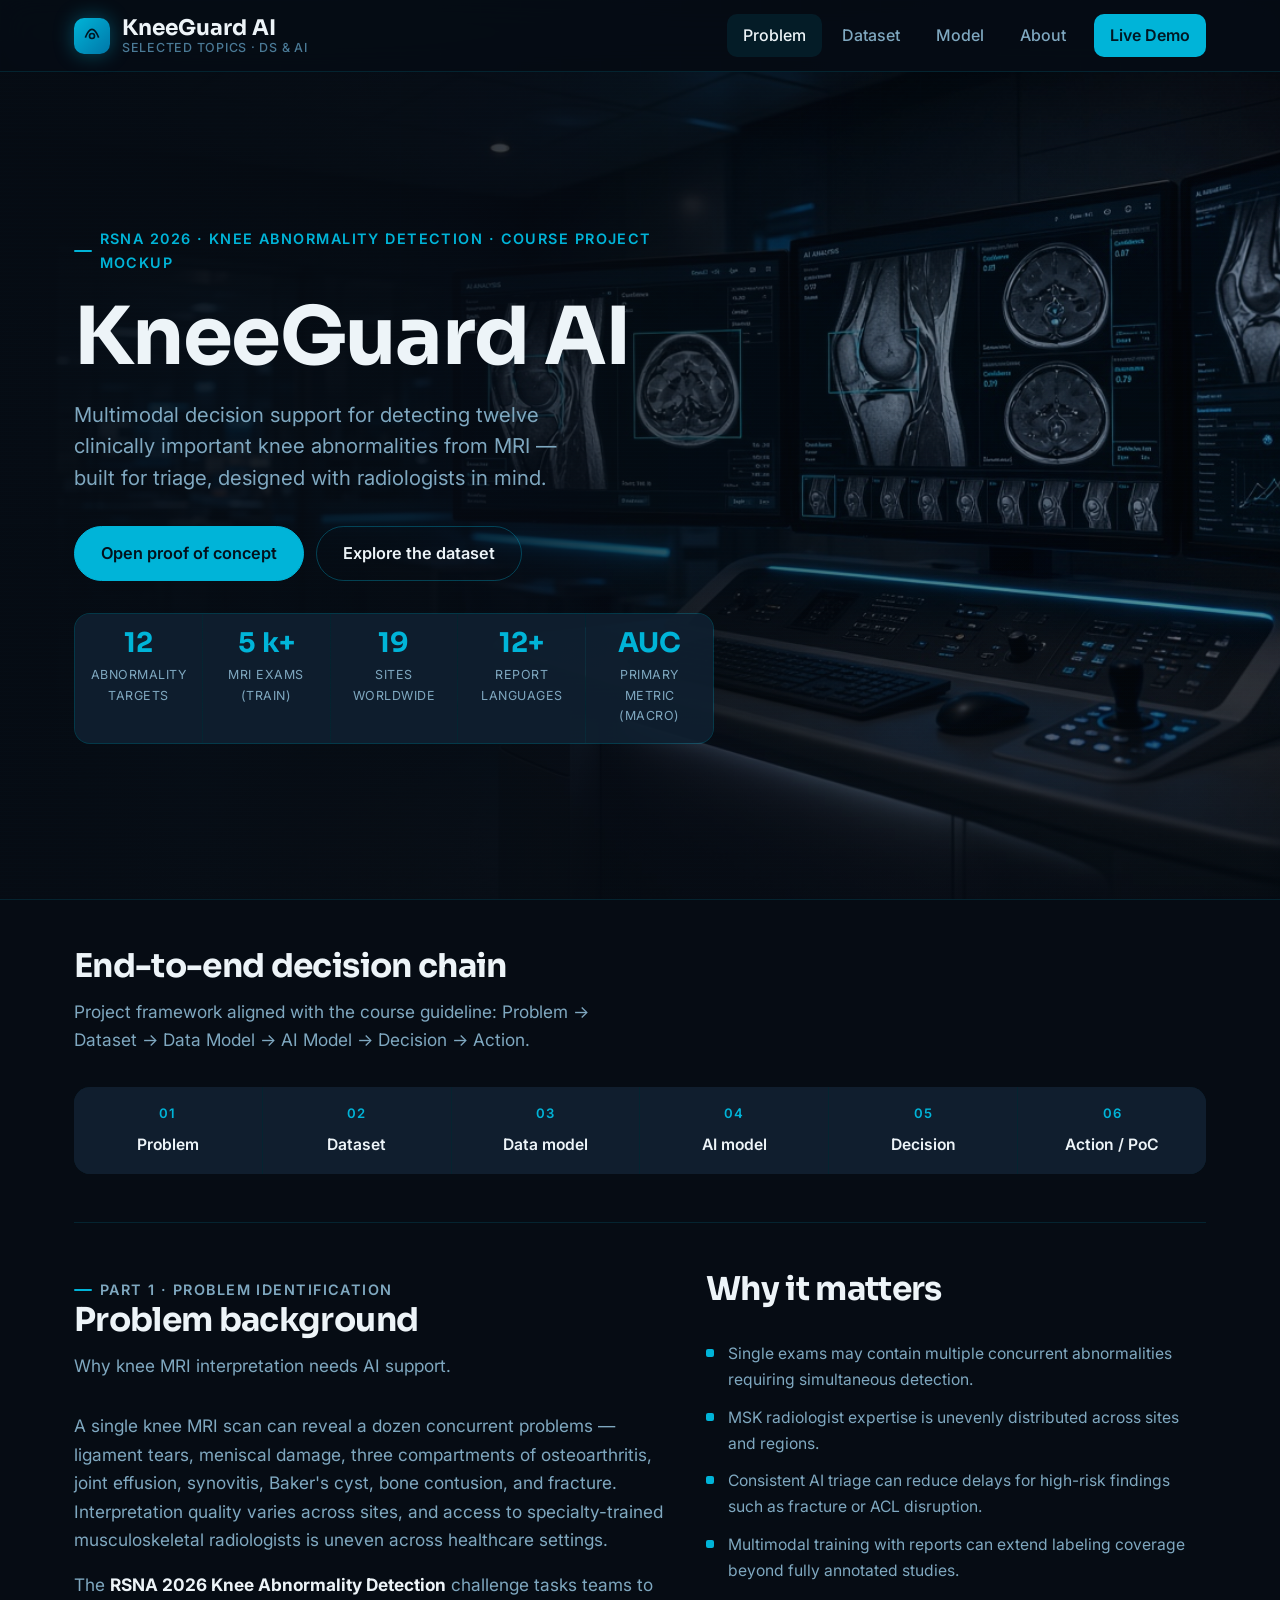
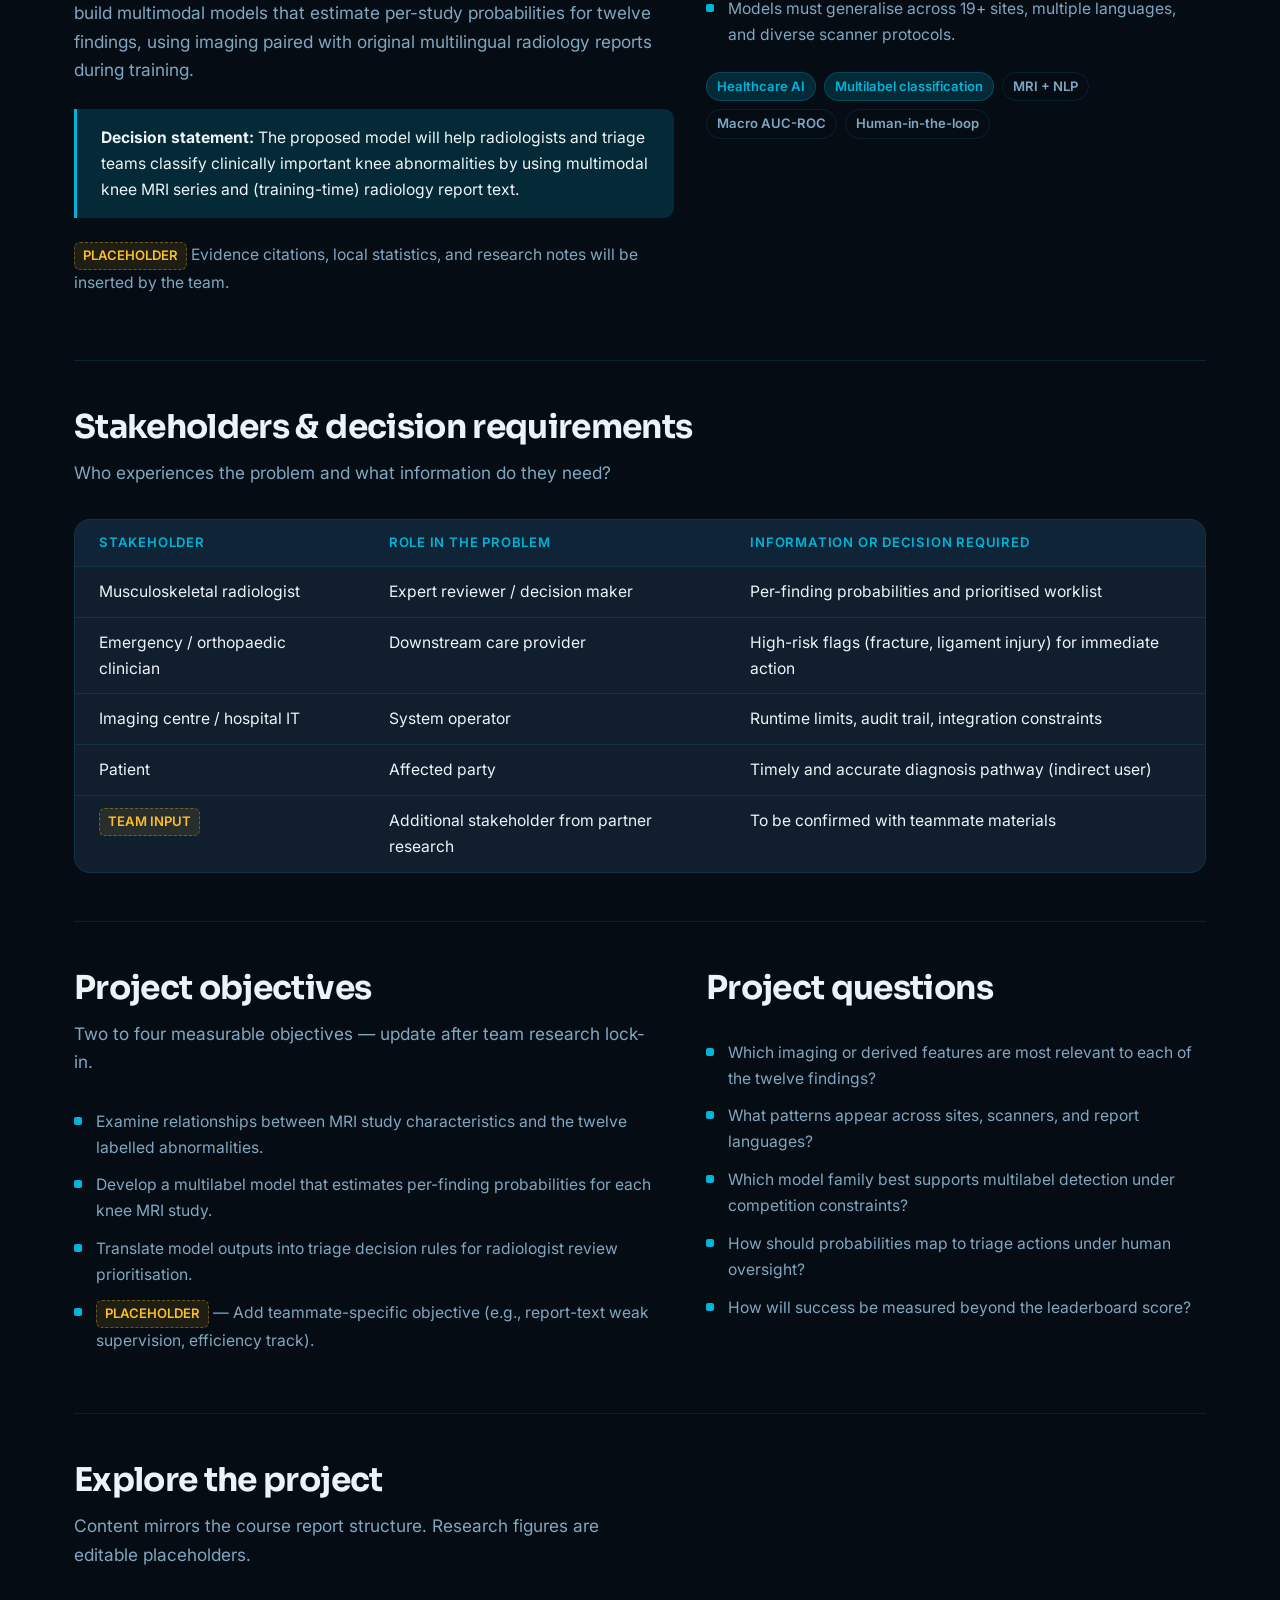
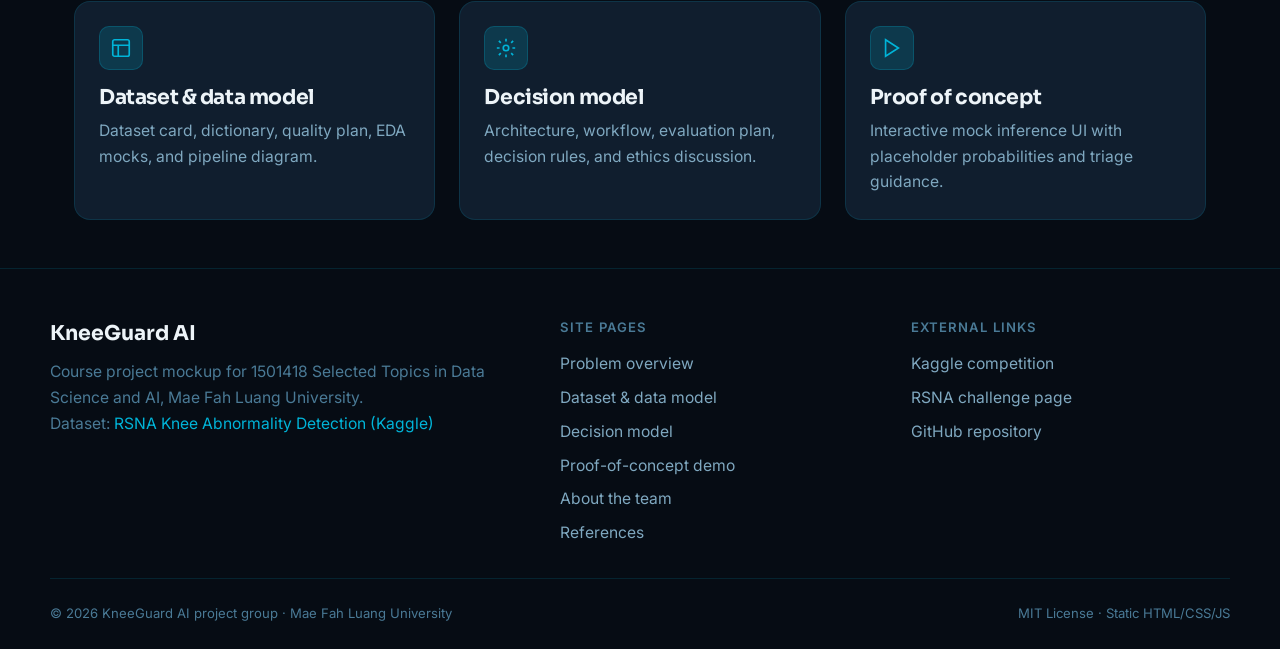
==== docs/index.html @ 55ce4343 "Remove hero image placeholder overlay Keep the MRI console background only and let the photo show th" ====
<!DOCTYPE html>
<html lang="en">
<head>
  <meta charset="UTF-8" />
  <meta name="viewport" content="width=device-width, initial-scale=1" />
  <title>KneeGuard AI — RSNA Knee Abnormality Detection</title>
  <meta name="description" content="Multimodal AI for detecting twelve clinically important knee abnormalities from MRI — course project mockup for 1501418 Selected Topics in Data Science and AI." />
  <meta property="og:title"       content="KneeGuard AI — RSNA Knee Abnormality Detection" />
  <meta property="og:description" content="Multimodal decision support for knee MRI triage. Course project mockup." />
  <meta property="og:type"        content="website" />
  <meta property="og:url"         content="https://pnt-comexe.github.io/kneeguard-ai/" />
  <link rel="icon" type="image/svg+xml" href="assets/favicon.svg" />
  <link rel="stylesheet" href="assets/css/styles.css" />
</head>
<body>
  <header class="site-header">
    <div class="nav-wrap">
      <a class="brand" href="index.html" aria-label="KneeGuard AI home">
        <span class="brand-icon" aria-hidden="true">
          <svg viewBox="0 0 24 24"><path d="M4 14c3-8 6-10 8-10s5 2 8 10"/><circle cx="12" cy="12" r="3"/></svg>
        </span>
        <span class="brand-text">
          KneeGuard AI
          <span class="brand-sub">Selected Topics · DS &amp; AI</span>
        </span>
      </a>
      <button class="nav-toggle" type="button" aria-label="Toggle navigation" aria-expanded="false">
        <span></span><span></span><span></span>
      </button>
      <ul class="nav-links" role="list">
        <li><a href="index.html" class="is-active" aria-current="page">Problem</a></li>
        <li><a href="data.html">Dataset</a></li>
        <li><a href="model.html">Model</a></li>
        <li><a href="about.html">About</a></li>
        <li><a href="demo.html" class="nav-cta">Live Demo</a></li>
      </ul>
    </div>
  </header>

  <main id="main-content">

    <!-- Hero -->
    <section class="hero" aria-labelledby="hero-heading">
      <div class="hero-visual" aria-hidden="true">
        <img
          class="hero-photo"
          src="assets/img/hero-mri-console.png"
          alt=""
          width="1600"
          height="900"
          decoding="async"
          fetchpriority="high"
        />
        <div class="hero-scrim"></div>
      </div>

      <div class="hero-content">
        <div class="hero-copy">
          <p class="eyebrow">RSNA 2026 · Knee Abnormality Detection · Course project mockup</p>
          <h1 id="hero-heading">KneeGuard AI</h1>
          <p class="hero-lead">
            Multimodal decision support for detecting twelve clinically important knee abnormalities from MRI — built for triage, designed with radiologists in mind.
          </p>
          <div class="cta-row">
            <a class="btn btn-primary" href="demo.html">Open proof of concept</a>
            <a class="btn btn-ghost" href="data.html">Explore the dataset</a>
          </div>

          <div class="stat-bar" aria-label="Project key figures">
            <div class="stat-item">
              <div class="stat-num">12</div>
              <div class="stat-label">Abnormality targets</div>
            </div>
            <div class="stat-item">
              <div class="stat-num">5 k+</div>
              <div class="stat-label">MRI exams (train)</div>
            </div>
            <div class="stat-item">
              <div class="stat-num">19</div>
              <div class="stat-label">Sites worldwide</div>
            </div>
            <div class="stat-item">
              <div class="stat-num">12+</div>
              <div class="stat-label">Report languages</div>
            </div>
            <div class="stat-item">
              <div class="stat-num">AUC</div>
              <div class="stat-label">Primary metric (macro)</div>
            </div>
          </div>
        </div>
      </div>
    </section>

    <div class="page-container">

      <!-- Pipeline strip -->
      <section class="section" aria-labelledby="pipeline-heading">
        <div class="section-header">
          <h2 id="pipeline-heading">End-to-end decision chain</h2>
          <p>Project framework aligned with the course guideline: Problem → Dataset → Data Model → AI Model → Decision → Action.</p>
        </div>
        <nav class="pipeline" aria-label="Project pipeline">
          <a class="pipeline-step" href="index.html">
            <span class="step-num">01</span>
            <span class="step-label">Problem</span>
          </a>
          <a class="pipeline-step" href="data.html">
            <span class="step-num">02</span>
            <span class="step-label">Dataset</span>
          </a>
          <a class="pipeline-step" href="data.html#data-model">
            <span class="step-num">03</span>
            <span class="step-label">Data model</span>
          </a>
          <a class="pipeline-step" href="model.html">
            <span class="step-num">04</span>
            <span class="step-label">AI model</span>
          </a>
          <a class="pipeline-step" href="model.html#decision-rules">
            <span class="step-num">05</span>
            <span class="step-label">Decision</span>
          </a>
          <a class="pipeline-step" href="demo.html">
            <span class="step-num">06</span>
            <span class="step-label">Action / PoC</span>
          </a>
        </nav>
      </section>

      <!-- Problem background -->
      <section class="section" aria-labelledby="problem-heading">
        <div class="col-2">
          <div>
            <div class="section-header">
              <p class="eyebrow">Part 1 · Problem identification</p>
              <h2 id="problem-heading">Problem background</h2>
              <p>Why knee MRI interpretation needs AI support.</p>
            </div>
            <p class="muted">
              A single knee MRI scan can reveal a dozen concurrent problems — ligament tears, meniscal damage,
              three compartments of osteoarthritis, joint effusion, synovitis, Baker's cyst, bone contusion, and fracture.
              Interpretation quality varies across sites, and access to specialty-trained musculoskeletal radiologists
              is uneven across healthcare settings.
            </p>
            <p class="muted">
              The <strong style="color:var(--text-primary)">RSNA 2026 Knee Abnormality Detection</strong> challenge
              tasks teams to build multimodal models that estimate per-study probabilities for twelve findings,
              using imaging paired with original multilingual radiology reports during training.
            </p>
            <div class="callout">
              <strong>Decision statement:</strong> The proposed model will help radiologists and triage teams
              classify clinically important knee abnormalities by using multimodal knee MRI series and
              (training-time) radiology report text.
            </div>
            <p class="muted" style="font-size:var(--fs-sm);">
              <span class="placeholder">PLACEHOLDER</span> Evidence citations, local statistics, and research notes will be inserted by the team.
            </p>
          </div>
          <aside>
            <div class="section-header">
              <h2>Why it matters</h2>
            </div>
            <ul class="list-check">
              <li>Single exams may contain multiple concurrent abnormalities requiring simultaneous detection.</li>
              <li>MSK radiologist expertise is unevenly distributed across sites and regions.</li>
              <li>Consistent AI triage can reduce delays for high-risk findings such as fracture or ACL disruption.</li>
              <li>Multimodal training with reports can extend labeling coverage beyond fully annotated studies.</li>
              <li>Models must generalise across 19+ sites, multiple languages, and diverse scanner protocols.</li>
            </ul>
            <div style="margin-top:var(--s5); display:flex; flex-wrap:wrap; gap:var(--s2);">
              <span class="badge badge-brand">Healthcare AI</span>
              <span class="badge badge-brand">Multilabel classification</span>
              <span class="badge">MRI + NLP</span>
              <span class="badge">Macro AUC-ROC</span>
              <span class="badge">Human-in-the-loop</span>
            </div>
          </aside>
        </div>
      </section>

      <!-- Stakeholders -->
      <section class="section" aria-labelledby="stakeholders-heading">
        <div class="section-header">
          <h2 id="stakeholders-heading">Stakeholders &amp; decision requirements</h2>
          <p>Who experiences the problem and what information do they need?</p>
        </div>
        <div class="table-wrap">
          <table>
            <thead>
              <tr>
                <th scope="col">Stakeholder</th>
                <th scope="col">Role in the problem</th>
                <th scope="col">Information or decision required</th>
              </tr>
            </thead>
            <tbody>
              <tr>
                <td>Musculoskeletal radiologist</td>
                <td>Expert reviewer / decision maker</td>
                <td>Per-finding probabilities and prioritised worklist</td>
              </tr>
              <tr>
                <td>Emergency / orthopaedic clinician</td>
                <td>Downstream care provider</td>
                <td>High-risk flags (fracture, ligament injury) for immediate action</td>
              </tr>
              <tr>
                <td>Imaging centre / hospital IT</td>
                <td>System operator</td>
                <td>Runtime limits, audit trail, integration constraints</td>
              </tr>
              <tr>
                <td>Patient</td>
                <td>Affected party</td>
                <td>Timely and accurate diagnosis pathway (indirect user)</td>
              </tr>
              <tr>
                <td><span class="placeholder">TEAM INPUT</span></td>
                <td>Additional stakeholder from partner research</td>
                <td>To be confirmed with teammate materials</td>
              </tr>
            </tbody>
          </table>
        </div>
      </section>

      <!-- Objectives & questions -->
      <section class="section" aria-labelledby="objectives-heading">
        <div class="col-2">
          <div>
            <div class="section-header">
              <h2 id="objectives-heading">Project objectives</h2>
              <p>Two to four measurable objectives — update after team research lock-in.</p>
            </div>
            <ul class="list-check">
              <li>Examine relationships between MRI study characteristics and the twelve labelled abnormalities.</li>
              <li>Develop a multilabel model that estimates per-finding probabilities for each knee MRI study.</li>
              <li>Translate model outputs into triage decision rules for radiologist review prioritisation.</li>
              <li><span class="placeholder">PLACEHOLDER</span> — Add teammate-specific objective (e.g., report-text weak supervision, efficiency track).</li>
            </ul>
          </div>
          <div>
            <div class="section-header">
              <h2>Project questions</h2>
            </div>
            <ul class="list-check">
              <li>Which imaging or derived features are most relevant to each of the twelve findings?</li>
              <li>What patterns appear across sites, scanners, and report languages?</li>
              <li>Which model family best supports multilabel detection under competition constraints?</li>
              <li>How should probabilities map to triage actions under human oversight?</li>
              <li>How will success be measured beyond the leaderboard score?</li>
            </ul>
          </div>
        </div>
      </section>

      <!-- Site map -->
      <section class="section" style="border-bottom:none;" aria-labelledby="sitemap-heading">
        <div class="section-header">
          <h2 id="sitemap-heading">Explore the project</h2>
          <p>Content mirrors the course report structure. Research figures are editable placeholders.</p>
        </div>
        <div class="col-3">
          <a class="card card-link" href="data.html">
            <div class="card-icon" aria-hidden="true">
              <svg viewBox="0 0 24 24"><rect x="3" y="3" width="18" height="18" rx="2"/><path d="M3 9h18M9 21V9"/></svg>
            </div>
            <h3>Dataset &amp; data model</h3>
            <p>Dataset card, dictionary, quality plan, EDA mocks, and pipeline diagram.</p>
          </a>
          <a class="card card-link" href="model.html">
            <div class="card-icon" aria-hidden="true">
              <svg viewBox="0 0 24 24"><circle cx="12" cy="12" r="3"/><path d="M12 2v3M12 19v3M4.22 4.22l2.12 2.12M17.66 17.66l2.12 2.12M2 12h3M19 12h3M4.22 19.78l2.12-2.12M17.66 6.34l2.12-2.12"/></svg>
            </div>
            <h3>Decision model</h3>
            <p>Architecture, workflow, evaluation plan, decision rules, and ethics discussion.</p>
          </a>
          <a class="card card-link" href="demo.html">
            <div class="card-icon" aria-hidden="true">
              <svg viewBox="0 0 24 24"><path d="M5 3l14 9-14 9V3z"/></svg>
            </div>
            <h3>Proof of concept</h3>
            <p>Interactive mock inference UI with placeholder probabilities and triage guidance.</p>
          </a>
        </div>
      </section>

    </div>
  </main>

  <footer class="site-footer">
    <div class="footer-inner">
      <div>
        <p class="footer-brand">KneeGuard AI</p>
        <p>
          Course project mockup for 1501418 Selected Topics in Data Science and AI,
          Mae Fah Luang University.<br />
          Dataset: <a href="https://www.kaggle.com/competitions/rsna-knee-abnormality-detection/overview" target="_blank" rel="noopener">RSNA Knee Abnormality Detection (Kaggle)</a>
        </p>
      </div>
      <div>
        <p class="footer-nav-label">Site pages</p>
        <ul class="footer-links" role="list">
          <li><a href="index.html">Problem overview</a></li>
          <li><a href="data.html">Dataset &amp; data model</a></li>
          <li><a href="model.html">Decision model</a></li>
          <li><a href="demo.html">Proof-of-concept demo</a></li>
          <li><a href="about.html">About the team</a></li>
          <li><a href="references.html">References</a></li>
        </ul>
      </div>
      <div>
        <p class="footer-nav-label">External links</p>
        <ul class="footer-links" role="list">
          <li><a href="https://www.kaggle.com/competitions/rsna-knee-abnormality-detection/overview" target="_blank" rel="noopener">Kaggle competition</a></li>
          <li><a href="https://www.rsna.org/artificial-intelligence/ai-image-challenge/knee-mri-ai-challenge" target="_blank" rel="noopener">RSNA challenge page</a></li>
          <li><a href="https://github.com/Pnt-CoMExE/kneeguard-ai" target="_blank" rel="noopener">GitHub repository</a></li>
        </ul>
      </div>
    </div>
    <div class="footer-bottom">
      <span>© 2026 KneeGuard AI project group · Mae Fah Luang University</span>
      <span>MIT License · Static HTML/CSS/JS</span>
    </div>
  </footer>

  <script src="assets/js/main.js"></script>
</body>
</html>
---- docs/assets/css/styles.css ----
/* KneeGuard AI — Modern Clinical Lab  */
/* Tone: hospital AI lab, clean, trustworthy, precise */

@import url("https://fonts.googleapis.com/css2?family=Inter:wght@400;500;600;700&family=JetBrains+Mono:wght@400;500&family=Sora:wght@600;700;800&display=swap");

/* ─── Design tokens ──────────────────────────────── */
:root {
  /* Background layers */
  --bg-base:    #060c14;
  --bg-surface: #0c1624;
  --bg-card:    #101e2e;
  --bg-raised:  #152233;

  /* Brand / accent */
  --brand:      #00b4d8;
  --brand-dark: #0096b7;
  --brand-glow: rgba(0, 180, 216, .18);
  --brand-line: rgba(0, 180, 216, .22);

  /* Positive / warning / danger */
  --ok:   #34d399;
  --warn: #fbbf24;
  --err:  #f87171;

  /* Typography */
  --text-primary:   #edf4f8;
  --text-secondary: #7fa8c0;
  --text-tertiary:  #4a7a96;

  /* Borders */
  --border:       rgba(0, 180, 216, .14);
  --border-hover: rgba(0, 180, 216, .32);

  /* Radii */
  --r-sm: 6px;
  --r-md: 10px;
  --r-lg: 16px;

  /* Spacing scale (8-pt grid) */
  --s1: 4px; --s2: 8px; --s3: 12px; --s4: 16px;
  --s5: 24px; --s6: 32px; --s7: 48px; --s8: 64px;

  /* Type scale */
  --fs-xs:  0.82rem;
  --fs-sm:  0.98rem;
  --fs-md:  1.08rem;
  --fs-lg:  1.28rem;
  --fs-xl:  1.55rem;
  --fs-2xl: 2.05rem;
  --fs-3xl: 2.85rem;
  --fs-hero:clamp(3.1rem, 7vw, 5rem);

  /* Layout */
  --max-w: 1180px;
  --nav-h: 72px;

  /* Shadows */
  --shadow-card: 0 4px 24px rgba(0,0,0,.35), 0 1px 4px rgba(0,0,0,.25);
  --shadow-glow: 0 0 40px rgba(0,180,216,.12);

  /* Fonts */
  --font-ui:   "Inter", system-ui, sans-serif;
  --font-head: "Sora", "Inter", sans-serif;
  --font-mono: "JetBrains Mono", monospace;
}

/* ─── Reset ──────────────────────────────────────── */
*, *::before, *::after { box-sizing: border-box; }
html { scroll-behavior: smooth; -webkit-text-size-adjust: 100%; }
body {
  margin: 0;
  font-family: var(--font-ui);
  font-size: var(--fs-md);
  line-height: 1.65;
  color: var(--text-primary);
  background-color: var(--bg-base);
  background-image:
    radial-gradient(ellipse 1000px 500px at 20% -5%, rgba(0,180,216,.10) 0%, transparent 60%),
    radial-gradient(ellipse 700px 400px at 85% 5%,  rgba(0,96,183,.09)  0%, transparent 55%);
  min-height: 100vh;
}

/* Subtle grid overlay */
body::before {
  content: "";
  position: fixed; inset: 0; pointer-events: none; z-index: 0;
  background-image:
    linear-gradient(rgba(0,180,216,.025) 1px, transparent 1px),
    linear-gradient(90deg, rgba(0,180,216,.025) 1px, transparent 1px);
  background-size: 40px 40px;
  mask-image: linear-gradient(to bottom, black 0%, transparent 80%);
}

a { color: var(--brand); text-decoration: none; }
a:hover { text-decoration: underline; }
img, svg { display: block; max-width: 100%; }
p { margin: 0 0 var(--s4); }
h1,h2,h3,h4 { font-family: var(--font-head); line-height: 1.15; margin: 0 0 var(--s3); letter-spacing: -.02em; }

/* Focus ring — accessibility */
:focus-visible {
  outline: 2px solid var(--brand);
  outline-offset: 3px;
  border-radius: var(--r-sm);
}

/* ─── Utility ────────────────────────────────────── */
.sr-only {
  position: absolute; width: 1px; height: 1px;
  padding: 0; margin: -1px; overflow: hidden;
  clip: rect(0,0,0,0); border: 0;
}
.muted { color: var(--text-secondary); }
.mono  { font-family: var(--font-mono); font-size: var(--fs-sm); }
.center { text-align: center; }

.eyebrow {
  display: inline-flex; align-items: center; gap: var(--s2);
  font-size: 0.9rem; font-weight: 600;
  letter-spacing: .1em; text-transform: uppercase;
  color: var(--brand); margin-bottom: var(--s4);
}
.eyebrow::before {
  content: ""; display: inline-block;
  width: 18px; height: 2px; background: var(--brand);
  border-radius: 2px;
}

.section-label {
  font-size: var(--fs-xs); font-weight: 600;
  letter-spacing: .1em; text-transform: uppercase;
  color: var(--text-tertiary); margin-bottom: var(--s3);
}

/* ─── Badge / tag ────────────────────────────────── */
.badge {
  display: inline-flex; align-items: center; gap: var(--s1);
  padding: 3px 10px;
  font-size: var(--fs-xs); font-weight: 600;
  border-radius: 999px;
  border: 1px solid var(--border);
  color: var(--text-secondary);
}
.badge-brand { border-color: var(--brand-line); color: var(--brand); background: var(--brand-glow); }
.badge-ok    { border-color: rgba(52,211,153,.3); color: var(--ok); background: rgba(52,211,153,.08); }
.badge-warn  { border-color: rgba(251,191,36,.3); color: var(--warn); background: rgba(251,191,36,.08); }

.placeholder {
  display: inline-flex; align-items: center; gap: 4px;
  padding: 2px 8px; border-radius: var(--r-sm);
  font-size: var(--fs-xs); font-weight: 600;
  background: rgba(251,191,36,.10);
  border: 1px dashed rgba(251,191,36,.35);
  color: var(--warn);
}

/* ─── Buttons ────────────────────────────────────── */
.btn {
  display: inline-flex; align-items: center; justify-content: center; gap: var(--s2);
  padding: 13px 26px;
  font-family: var(--font-ui); font-size: 1.02rem; font-weight: 600;
  border-radius: 999px; border: 1px solid transparent;
  cursor: pointer; text-decoration: none;
  transition: transform .15s ease, filter .15s ease, background .2s ease, border-color .2s ease;
  white-space: nowrap;
}
.btn:hover { text-decoration: none; transform: translateY(-1px); }
.btn:active { transform: translateY(0); }

.btn-primary {
  background: var(--brand); color: #03111c; border-color: var(--brand);
}
.btn-primary:hover { filter: brightness(1.08); }

.btn-ghost {
  background: transparent; color: var(--text-primary);
  border-color: var(--border-hover);
}
.btn-ghost:hover { background: rgba(255,255,255,.04); }

.btn-sm { padding: 6px 16px; font-size: var(--fs-xs); }

/* ─── Navigation ─────────────────────────────────── */
.site-header {
  position: sticky; top: 0; z-index: 200;
  height: var(--nav-h);
  background: rgba(6,12,20,.88);
  backdrop-filter: blur(16px) saturate(1.5);
  border-bottom: 1px solid var(--border);
}

.nav-wrap {
  max-width: var(--max-w); margin: 0 auto; height: 100%;
  padding: 0 var(--s5);
  display: flex; align-items: center; justify-content: space-between; gap: var(--s5);
  position: relative;
}

.brand {
  display: flex; align-items: center; gap: var(--s3);
  color: var(--text-primary); text-decoration: none;
  font-family: var(--font-head); font-weight: 700; font-size: 1.35rem;
  flex-shrink: 0;
}
.brand:hover { text-decoration: none; }

.brand-icon {
  width: 36px; height: 36px; border-radius: var(--r-md);
  background: linear-gradient(135deg, var(--brand), #0077a8);
  display: grid; place-items: center;
  box-shadow: 0 0 20px rgba(0,180,216,.4);
  flex-shrink: 0;
}
.brand-icon svg { width: 20px; height: 20px; stroke: #001824; stroke-width: 2; fill: none; }

.brand-text { display: flex; flex-direction: column; line-height: 1.2; }
.brand-sub { font-family: var(--font-ui); font-size: 0.78rem; font-weight: 500; color: var(--text-tertiary); letter-spacing: .06em; text-transform: uppercase; }

.nav-links { display: flex; align-items: center; gap: var(--s1); list-style: none; margin: 0; padding: 0; }
.nav-links a {
  display: block; padding: 8px 16px;
  font-size: 1rem; font-weight: 500; color: var(--text-secondary);
  border-radius: var(--r-md);
  transition: color .18s, background .18s;
}
.nav-links a:hover, .nav-links a.is-active { color: var(--text-primary); background: rgba(0,180,216,.10); text-decoration: none; }
.nav-links a.nav-cta { background: var(--brand); color: #001824 !important; font-weight: 600; margin-left: var(--s2); }
.nav-links a.nav-cta:hover { filter: brightness(1.08); background: var(--brand); }

.nav-toggle {
  display: none; padding: 6px; border: 1px solid var(--border-hover);
  border-radius: var(--r-md); background: transparent; color: var(--text-primary);
  cursor: pointer; width: 40px; height: 40px;
  flex-direction: column; align-items: center; justify-content: center; gap: 5px;
}
.nav-toggle span { display: block; width: 18px; height: 2px; background: currentColor; border-radius: 2px; transition: transform .2s, opacity .2s; }

/* ─── Page layout ────────────────────────────────── */
main { position: relative; z-index: 1; }

.page-container { max-width: var(--max-w); margin: 0 auto; padding: 0 var(--s5); }

.page-header {
  padding: var(--s7) 0 var(--s6);
  border-bottom: 1px solid var(--border);
  margin-bottom: var(--s7);
}
.page-header h1 { font-size: var(--fs-3xl); }
.page-header .lead { font-size: var(--fs-lg); color: var(--text-secondary); max-width: 48ch; margin: 0; }

/* ─── Hero ───────────────────────────────────────── */
.hero {
  position: relative; overflow: hidden;
  min-height: calc(100vh - var(--nav-h));
  display: flex; align-items: center;
  border-bottom: 1px solid var(--border);
}

.hero-visual {
  position: absolute; inset: 0;
  pointer-events: none;
  z-index: 0;
}

.hero-photo {
  position: absolute; inset: 0;
  width: 100%;
  height: 100%;
  max-width: none;
  object-fit: cover;
  object-position: 58% center;
  opacity: .78;
}

.hero-scrim {
  position: absolute; inset: 0;
  background:
    linear-gradient(90deg,
      rgba(6,12,20,.94) 0%,
      rgba(6,12,20,.78) 36%,
      rgba(6,12,20,.35) 68%,
      rgba(6,12,20,.18) 100%),
    linear-gradient(to top, rgba(6,12,20,.55) 0%, transparent 42%);
}

.hero-scrim::after {
  content: "";
  position: absolute; inset: 0;
  background: repeating-linear-gradient(
    0deg,
    transparent,
    transparent 3px,
    rgba(0,180,216,.014) 3px,
    rgba(0,180,216,.014) 4px
  );
  opacity: .45;
}

.hero-content {
  position: relative; z-index: 2;
  width: 100%; max-width: var(--max-w);
  margin: 0 auto;
  padding: var(--s7) var(--s5);
  animation: rise-in .7s ease both;
}

.hero-copy {
  min-width: 0;
  max-width: 40rem;
}

.hero h1 {
  font-size: var(--fs-hero);
  max-width: 12ch;
  margin-bottom: var(--s4);
}

.hero-lead {
  max-width: 38ch;
  color: var(--text-secondary);
  font-size: var(--fs-lg);
  line-height: 1.55;
  margin-bottom: var(--s6);
}

.cta-row { display: flex; flex-wrap: wrap; gap: var(--s3); }

@media (max-width: 900px) {
  .hero {
    min-height: auto;
    align-items: stretch;
  }
  .hero-content {
    padding-top: var(--s6);
    padding-bottom: var(--s6);
  }
  .hero-photo {
    object-position: center 30%;
    opacity: .42;
  }
  .hero-scrim {
    background:
      linear-gradient(180deg,
        rgba(6,12,20,.55) 0%,
        rgba(6,12,20,.82) 45%,
        rgba(6,12,20,.96) 100%);
  }
}

/* ─── Stat bar ───────────────────────────────────── */
.stat-bar {
  display: flex; flex-wrap: wrap; gap: 1px;
  border: 1px solid var(--border); border-radius: var(--r-lg);
  background: var(--border); overflow: hidden;
  margin-top: var(--s6);
}
.stat-item {
  flex: 1; min-width: 110px;
  padding: var(--s4) var(--s3);
  background: rgba(16,30,46,.92);
  text-align: center;
}
.stat-num { font-family: var(--font-head); font-size: 1.7rem; font-weight: 700; color: var(--brand); line-height: 1; margin-bottom: var(--s2); }
.stat-label { font-size: 0.78rem; color: var(--text-secondary); letter-spacing: .04em; text-transform: uppercase; }

/* ─── Pipeline strip ─────────────────────────────── */
.pipeline { display: grid; grid-template-columns: repeat(6, 1fr); gap: 1px; background: var(--border); border-radius: var(--r-lg); overflow: hidden; }
.pipeline-step {
  background: var(--bg-card); padding: var(--s4) var(--s3);
  text-align: center; font-size: 0.9rem; font-weight: 600;
}
.pipeline-step .step-num { display: block; font-size: var(--fs-xs); color: var(--brand); letter-spacing: .08em; margin-bottom: var(--s2); }
.pipeline-step .step-label { color: var(--text-primary); font-size: var(--fs-sm); }

/* ─── Sections ───────────────────────────────────── */
.section { padding: var(--s7) 0; border-bottom: 1px solid var(--border); }
.section:last-of-type { border-bottom: none; }

.section-header { margin-bottom: var(--s6); }
.section-header h2 { font-size: var(--fs-2xl); }
.section-header p  { color: var(--text-secondary); max-width: 52ch; margin: 0; }

/* ─── Grid layouts ───────────────────────────────── */
.col-2 { display: grid; grid-template-columns: 1.2fr 1fr; gap: var(--s6); align-items: start; }
.col-3 { display: grid; grid-template-columns: repeat(3, 1fr); gap: var(--s5); }
.col-4 { display: grid; grid-template-columns: repeat(4, 1fr); gap: var(--s5); }

/* ─── Card ───────────────────────────────────────── */
.card {
  border: 1px solid var(--border); border-radius: var(--r-lg);
  background: var(--bg-card);
  padding: var(--s5);
  transition: border-color .2s, box-shadow .2s;
}
.card:hover { border-color: var(--border-hover); box-shadow: var(--shadow-glow); }
.card h3 { font-size: var(--fs-lg); margin-bottom: var(--s2); }
.card > p { color: var(--text-secondary); margin: 0; font-size: var(--fs-sm); }

.card-link { display: block; text-decoration: none; color: inherit; }
.card-link:hover { text-decoration: none; }
.card-icon {
  width: 44px; height: 44px; border-radius: var(--r-md);
  background: var(--brand-glow); border: 1px solid var(--brand-line);
  display: grid; place-items: center; margin-bottom: var(--s4);
}
.card-icon svg { width: 22px; height: 22px; stroke: var(--brand); stroke-width: 1.8; fill: none; }

/* ─── Callout ────────────────────────────────────── */
.callout {
  padding: var(--s4) var(--s5);
  border-left: 3px solid var(--brand);
  border-radius: 0 var(--r-md) var(--r-md) 0;
  background: var(--brand-glow);
  font-size: var(--fs-sm);
  margin: var(--s5) 0;
}
.callout strong { color: var(--text-primary); }

/* ─── Table ──────────────────────────────────────── */
.table-wrap {
  overflow-x: auto; border: 1px solid var(--border);
  border-radius: var(--r-lg); background: var(--bg-card);
}
table { width: 100%; border-collapse: collapse; min-width: 520px; }
th, td { padding: 12px var(--s5); text-align: left; vertical-align: top; border-bottom: 1px solid var(--border); font-size: var(--fs-sm); }
th { font-size: var(--fs-xs); font-weight: 600; letter-spacing: .06em; text-transform: uppercase; color: var(--brand); background: rgba(0,180,216,.05); }
tr:last-child td { border-bottom: none; }
tbody tr:hover { background: rgba(255,255,255,.02); }

/* ─── Check list ─────────────────────────────────── */
.list-check { list-style: none; margin: 0; padding: 0; }
.list-check li {
  position: relative; padding-left: 22px;
  margin-bottom: var(--s3); color: var(--text-secondary); font-size: var(--fs-sm);
}
.list-check li::before {
  content: ""; position: absolute; left: 0; top: 8px;
  width: 8px; height: 8px; border-radius: 2px;
  background: var(--brand);
}

/* ─── Workflow steps ─────────────────────────────── */
.workflow { display: flex; flex-direction: column; gap: var(--s3); }
.workflow-step {
  display: grid; grid-template-columns: 44px 1fr; gap: var(--s4);
  align-items: start;
  padding: var(--s4) var(--s5); border: 1px solid var(--border);
  border-radius: var(--r-md); background: var(--bg-card);
  transition: border-color .2s;
}
.workflow-step:hover { border-color: var(--border-hover); }
.step-badge {
  width: 36px; height: 36px; border-radius: var(--r-md);
  background: var(--brand-glow); border: 1px solid var(--brand-line);
  display: grid; place-items: center;
  font-family: var(--font-head); font-weight: 700; font-size: var(--fs-sm); color: var(--brand);
}
.workflow-step h3 { font-size: var(--fs-md); margin-bottom: var(--s1); }
.workflow-step p  { margin: 0; color: var(--text-secondary); font-size: var(--fs-sm); }

/* ─── Data pipeline diagram ──────────────────────── */
.pipeline-diagram {
  border: 1px solid var(--border); border-radius: var(--r-lg);
  background: var(--bg-card); padding: var(--s5); overflow-x: auto;
}
.pipeline-row { display: flex; align-items: center; gap: var(--s2); min-width: 680px; }
.pipeline-row + .pipeline-row { margin-top: var(--s3); padding-top: var(--s3); border-top: 1px dashed var(--border); }
.pipe-node {
  flex: 1; min-width: 100px;
  padding: 10px var(--s3); text-align: center;
  border: 1px solid var(--border); border-radius: var(--r-md);
  background: var(--bg-raised); font-size: var(--fs-xs); font-weight: 600;
}
.pipe-node small { display: block; color: var(--text-tertiary); font-weight: 400; margin-top: 2px; }
.pipe-arrow { color: var(--brand); font-size: var(--fs-lg); flex-shrink: 0; }

/* ─── EDA / mock charts ──────────────────────────── */
.chart-wrap { display: flex; flex-direction: column; gap: 0; }
.bar-chart-row { display: flex; align-items: center; gap: var(--s3); padding: 5px 0; font-size: var(--fs-xs); }
.bar-chart-label { flex: 0 0 110px; color: var(--text-secondary); text-align: right; white-space: nowrap; overflow: hidden; text-overflow: ellipsis; }
.bar-chart-track { flex: 1; height: 10px; border-radius: 999px; background: rgba(255,255,255,.06); overflow: hidden; }
.bar-chart-fill  { height: 100%; border-radius: 999px; background: linear-gradient(90deg, var(--brand-dark), var(--brand)); transition: width 1s ease; }
.bar-chart-val   { flex: 0 0 36px; color: var(--text-secondary); font-family: var(--font-mono); font-size: var(--fs-xs); }

/* ─── Decision rules ─────────────────────────────── */
.risk-row {
  display: grid; grid-template-columns: 90px 1fr 1.4fr; gap: var(--s4);
  padding: var(--s4) var(--s5); border: 1px solid var(--border);
  border-radius: var(--r-md); background: var(--bg-card);
  margin-bottom: var(--s3); align-items: start; font-size: var(--fs-sm);
}
.risk-badge {
  display: inline-block; padding: 4px 12px; border-radius: 999px;
  font-size: var(--fs-xs); font-weight: 700; letter-spacing: .04em; text-align: center;
}
.risk-low    { background: rgba(52,211,153,.12); color: var(--ok);  border: 1px solid rgba(52,211,153,.3); }
.risk-medium { background: rgba(251,191,36,.10); color: var(--warn); border: 1px solid rgba(251,191,36,.3); }
.risk-high   { background: rgba(248,113,113,.12); color: var(--err); border: 1px solid rgba(248,113,113,.3); }

/* ─── Team cards ─────────────────────────────────── */
.team-grid { display: grid; grid-template-columns: repeat(4, 1fr); gap: var(--s4); }
.team-card {
  border: 1px solid var(--border); border-radius: var(--r-lg);
  background: var(--bg-card); padding: var(--s5); text-align: center;
  transition: border-color .2s, transform .2s;
}
.team-card:hover { border-color: var(--border-hover); transform: translateY(-3px); }
.avatar {
  width: 64px; height: 64px; border-radius: 50%;
  background: linear-gradient(135deg, var(--bg-raised), var(--bg-surface));
  border: 2px solid var(--brand-line);
  margin: 0 auto var(--s3);
  display: grid; place-items: center;
  font-family: var(--font-head); font-size: var(--fs-xl); font-weight: 700; color: var(--brand);
}
.team-card h3 { font-size: var(--fs-md); margin-bottom: var(--s1); }
.team-card .role { font-size: var(--fs-xs); color: var(--brand); font-weight: 600; letter-spacing: .06em; text-transform: uppercase; margin-bottom: var(--s3); }
.team-card p { font-size: var(--fs-xs); color: var(--text-secondary); margin: 0; }

/* ─── References ─────────────────────────────────── */
.ref-list { list-style: none; margin: 0; padding: 0; }
.ref-list li {
  padding: var(--s4) var(--s5); border: 1px solid var(--border);
  border-radius: var(--r-md); background: var(--bg-card);
  margin-bottom: var(--s3); font-size: var(--fs-sm); color: var(--text-secondary);
  counter-increment: ref-counter;
  position: relative; padding-left: 52px;
}
.ref-list { counter-reset: ref-counter; }
.ref-list li::before {
  content: "[" counter(ref-counter) "]";
  position: absolute; left: var(--s4); top: var(--s4);
  font-family: var(--font-mono); font-size: var(--fs-xs); color: var(--brand); font-weight: 600;
}
.ref-list a { color: var(--brand); }

/* ─── Demo surface ───────────────────────────────── */
.demo-layout { display: grid; grid-template-columns: 1fr 1.15fr; gap: var(--s5); }
.demo-panel {
  border: 1px solid var(--border); border-radius: var(--r-lg);
  background: var(--bg-card); padding: var(--s5);
}
.demo-panel h2 { font-size: var(--fs-xl); margin-bottom: var(--s5); }

.field { margin-bottom: var(--s4); }
.field label { display: block; font-size: var(--fs-xs); font-weight: 600; letter-spacing: .06em; text-transform: uppercase; color: var(--text-secondary); margin-bottom: var(--s2); }
.field select, .field textarea {
  width: 100%; background: var(--bg-base); border: 1px solid var(--border-hover);
  color: var(--text-primary); border-radius: var(--r-md); padding: 10px var(--s4);
  font-family: var(--font-ui); font-size: var(--fs-sm);
  transition: border-color .2s;
}
.field select:focus, .field textarea:focus { border-color: var(--brand); outline: none; }
.field textarea { min-height: 80px; resize: vertical; }

.scan-grid { display: grid; grid-template-columns: repeat(3, 1fr); gap: var(--s2); margin-bottom: var(--s4); }
.scan-tile {
  aspect-ratio: 1; border-radius: var(--r-md); border: 1px solid var(--border);
  background: linear-gradient(145deg, #0e1f2e, #071320);
  position: relative; overflow: hidden; cursor: pointer;
  transition: border-color .2s;
}
.scan-tile::after { content: attr(data-label); position: absolute; bottom: 6px; left: 8px; font-size: var(--fs-xs); color: var(--text-tertiary); font-family: var(--font-mono); }
.scan-tile.is-active { border-color: var(--brand); box-shadow: inset 0 0 0 1px rgba(0,180,216,.3); }
.scan-glow { position: absolute; border-radius: 50%; background: radial-gradient(circle, rgba(0,180,216,.22), transparent 60%); width: 80%; height: 80%; top: 10%; left: 10%; }

.findings-list { display: flex; flex-direction: column; gap: var(--s3); }
.finding-row { display: grid; grid-template-columns: 1fr 48px; gap: var(--s2); align-items: center; }
.finding-name { font-size: var(--fs-sm); }
.finding-score { font-family: var(--font-mono); font-size: var(--fs-sm); font-weight: 500; color: var(--brand); text-align: right; }
.finding-bar { grid-column: 1 / -1; height: 6px; border-radius: 999px; background: rgba(255,255,255,.06); overflow: hidden; }
.finding-bar-fill { height: 100%; border-radius: 999px; background: linear-gradient(90deg, #007fa3, var(--brand)); width: 0; transition: width .8s cubic-bezier(.22,1,.36,1); }

.action-panel {
  margin-top: var(--s5); padding: var(--s4) var(--s5);
  border: 1px solid var(--border); border-radius: var(--r-lg);
  background: var(--bg-raised);
}
.action-panel[data-level="low"]    { border-color: rgba(52,211,153,.3); background: rgba(52,211,153,.05); }
.action-panel[data-level="medium"] { border-color: rgba(251,191,36,.3); background: rgba(251,191,36,.05); }
.action-panel[data-level="high"]   { border-color: rgba(248,113,113,.3); background: rgba(248,113,113,.05); }
.action-panel h3 { font-size: var(--fs-lg); margin-bottom: var(--s2); }
.action-panel p  { margin: 0; color: var(--text-secondary); font-size: var(--fs-sm); }

.disclaimer {
  padding: 10px var(--s5); border-radius: var(--r-md);
  border: 1px dashed rgba(251,191,36,.35); background: rgba(251,191,36,.06);
  color: #e8c96a; font-size: var(--fs-sm); margin-bottom: var(--s5);
}

/* ─── Site footer ────────────────────────────────── */
.site-footer {
  position: relative; z-index: 1;
  border-top: 1px solid var(--border);
  padding: var(--s7) var(--s5) var(--s5);
  color: var(--text-tertiary); font-size: var(--fs-sm);
}
.footer-inner {
  max-width: var(--max-w); margin: 0 auto;
  display: grid; grid-template-columns: 1.5fr 1fr 1fr; gap: var(--s6);
}
.footer-brand { font-family: var(--font-head); font-weight: 700; font-size: var(--fs-lg); color: var(--text-primary); margin-bottom: var(--s2); }
.footer-nav-label { font-size: var(--fs-xs); font-weight: 600; letter-spacing: .08em; text-transform: uppercase; color: var(--text-tertiary); margin-bottom: var(--s3); }
.footer-links { list-style: none; margin: 0; padding: 0; }
.footer-links li { margin-bottom: var(--s2); }
.footer-links a { color: var(--text-secondary); font-size: var(--fs-sm); transition: color .18s; }
.footer-links a:hover { color: var(--brand); text-decoration: none; }
.footer-bottom {
  max-width: var(--max-w); margin: var(--s5) auto 0;
  padding-top: var(--s5); border-top: 1px solid var(--border);
  display: flex; justify-content: space-between; flex-wrap: wrap; gap: var(--s3);
  font-size: var(--fs-xs); color: var(--text-tertiary);
}

/* ─── Animations ─────────────────────────────────── */
@keyframes rise-in  { from { opacity:0; transform:translateY(20px); } to { opacity:1; transform:translateY(0); } }
@keyframes fade-in  { from { opacity:0; } to { opacity:1; } }

.animate-rise { animation: rise-in .65s ease both; }
.animate-rise-2 { animation: rise-in .65s .1s ease both; }
.animate-rise-3 { animation: rise-in .65s .2s ease both; }

/* ─── Responsive ─────────────────────────────────── */
@media (max-width: 1024px) {
  .team-grid { grid-template-columns: repeat(2, 1fr); }
  .col-3, .col-4 { grid-template-columns: repeat(2, 1fr); }
}
@media (max-width: 860px) {
  .col-2, .demo-layout { grid-template-columns: 1fr; }
  .pipeline { grid-template-columns: repeat(3, 1fr); }
  .footer-inner { grid-template-columns: 1fr 1fr; }
}
@media (max-width: 640px) {
  :root { --s7: 36px; --s8: 48px; }
  .nav-toggle { display: inline-flex; }
  .nav-links {
    display: none; position: absolute; top: var(--nav-h); left: 0; right: 0;
    flex-direction: column; align-items: stretch; padding: var(--s3);
    background: rgba(6,12,20,.97); border-bottom: 1px solid var(--border);
  }
  .nav-links.is-open { display: flex; }
  .nav-links a.nav-cta { margin-left: 0; border-radius: var(--r-md); }
  .col-3, .col-4, .team-grid { grid-template-columns: 1fr; }
  .pipeline { grid-template-columns: repeat(2, 1fr); }
  .footer-inner { grid-template-columns: 1fr; }
  .risk-row { grid-template-columns: 1fr; }
}
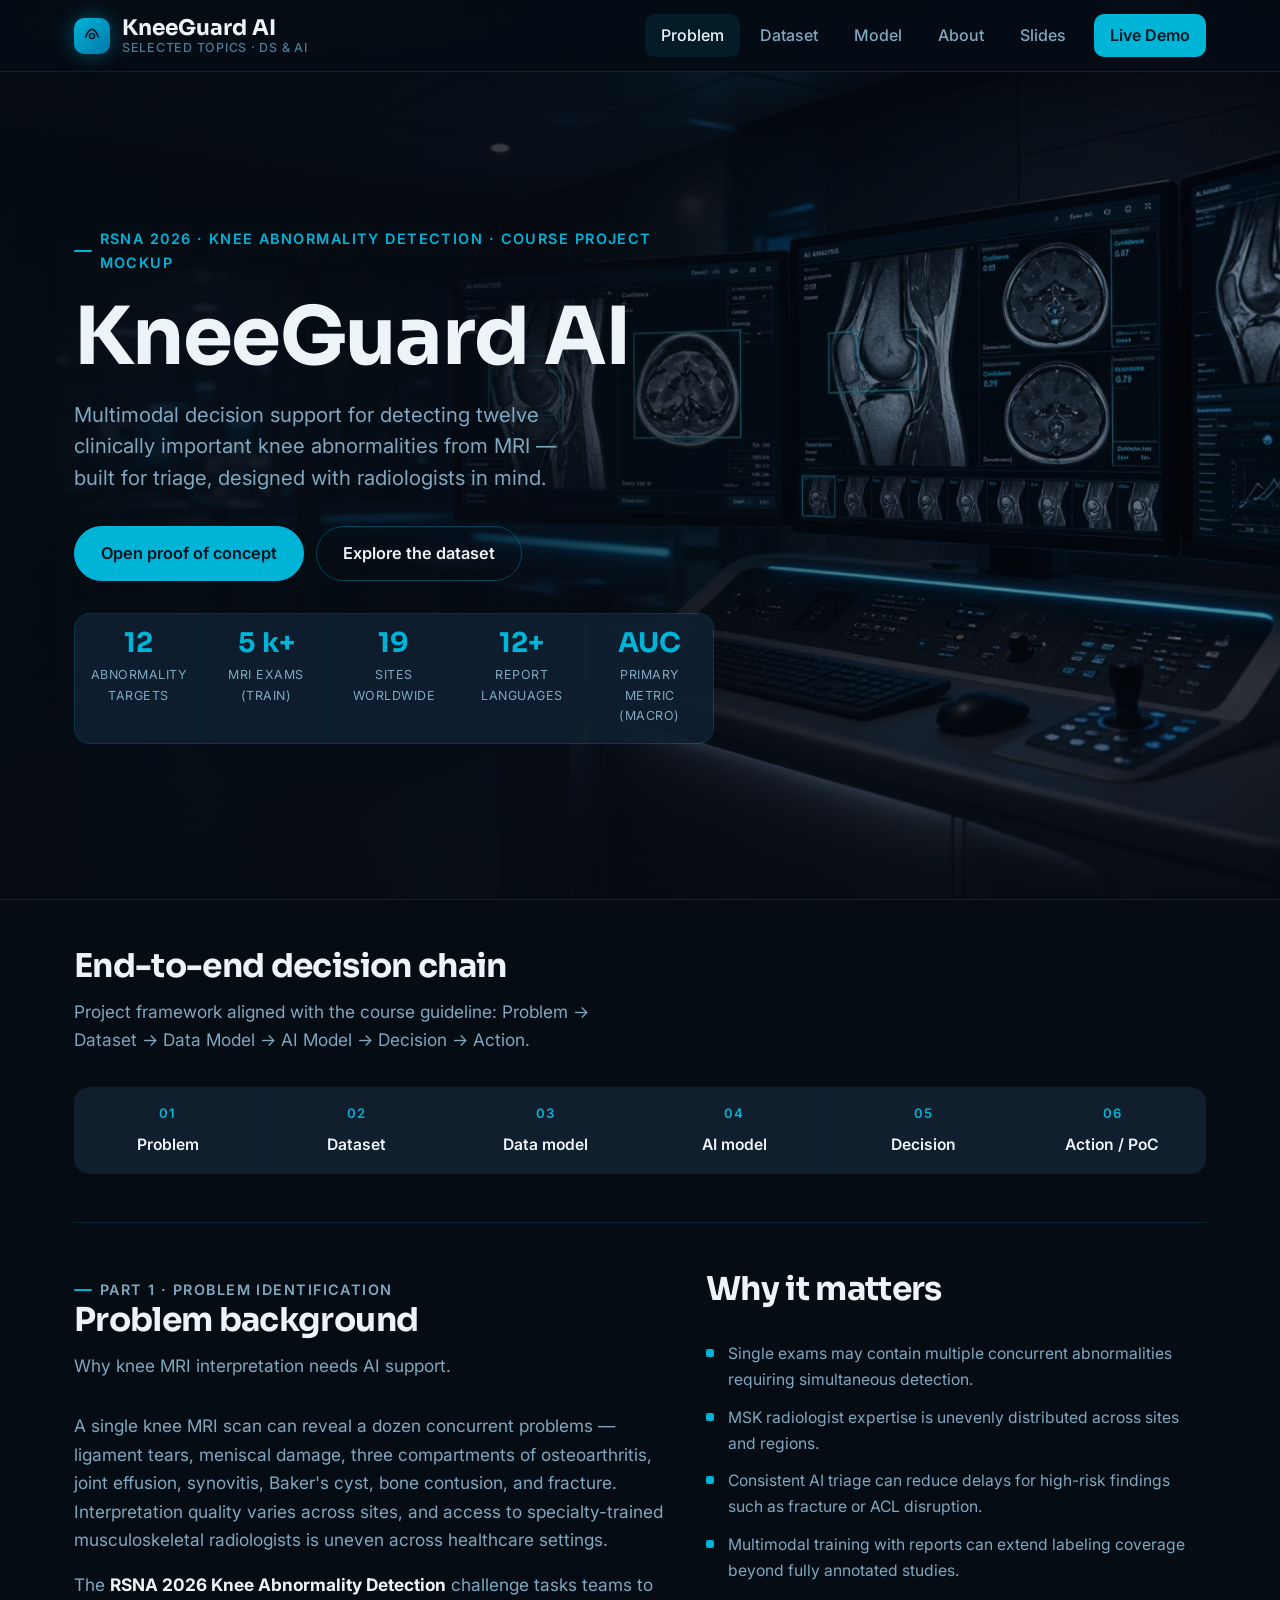
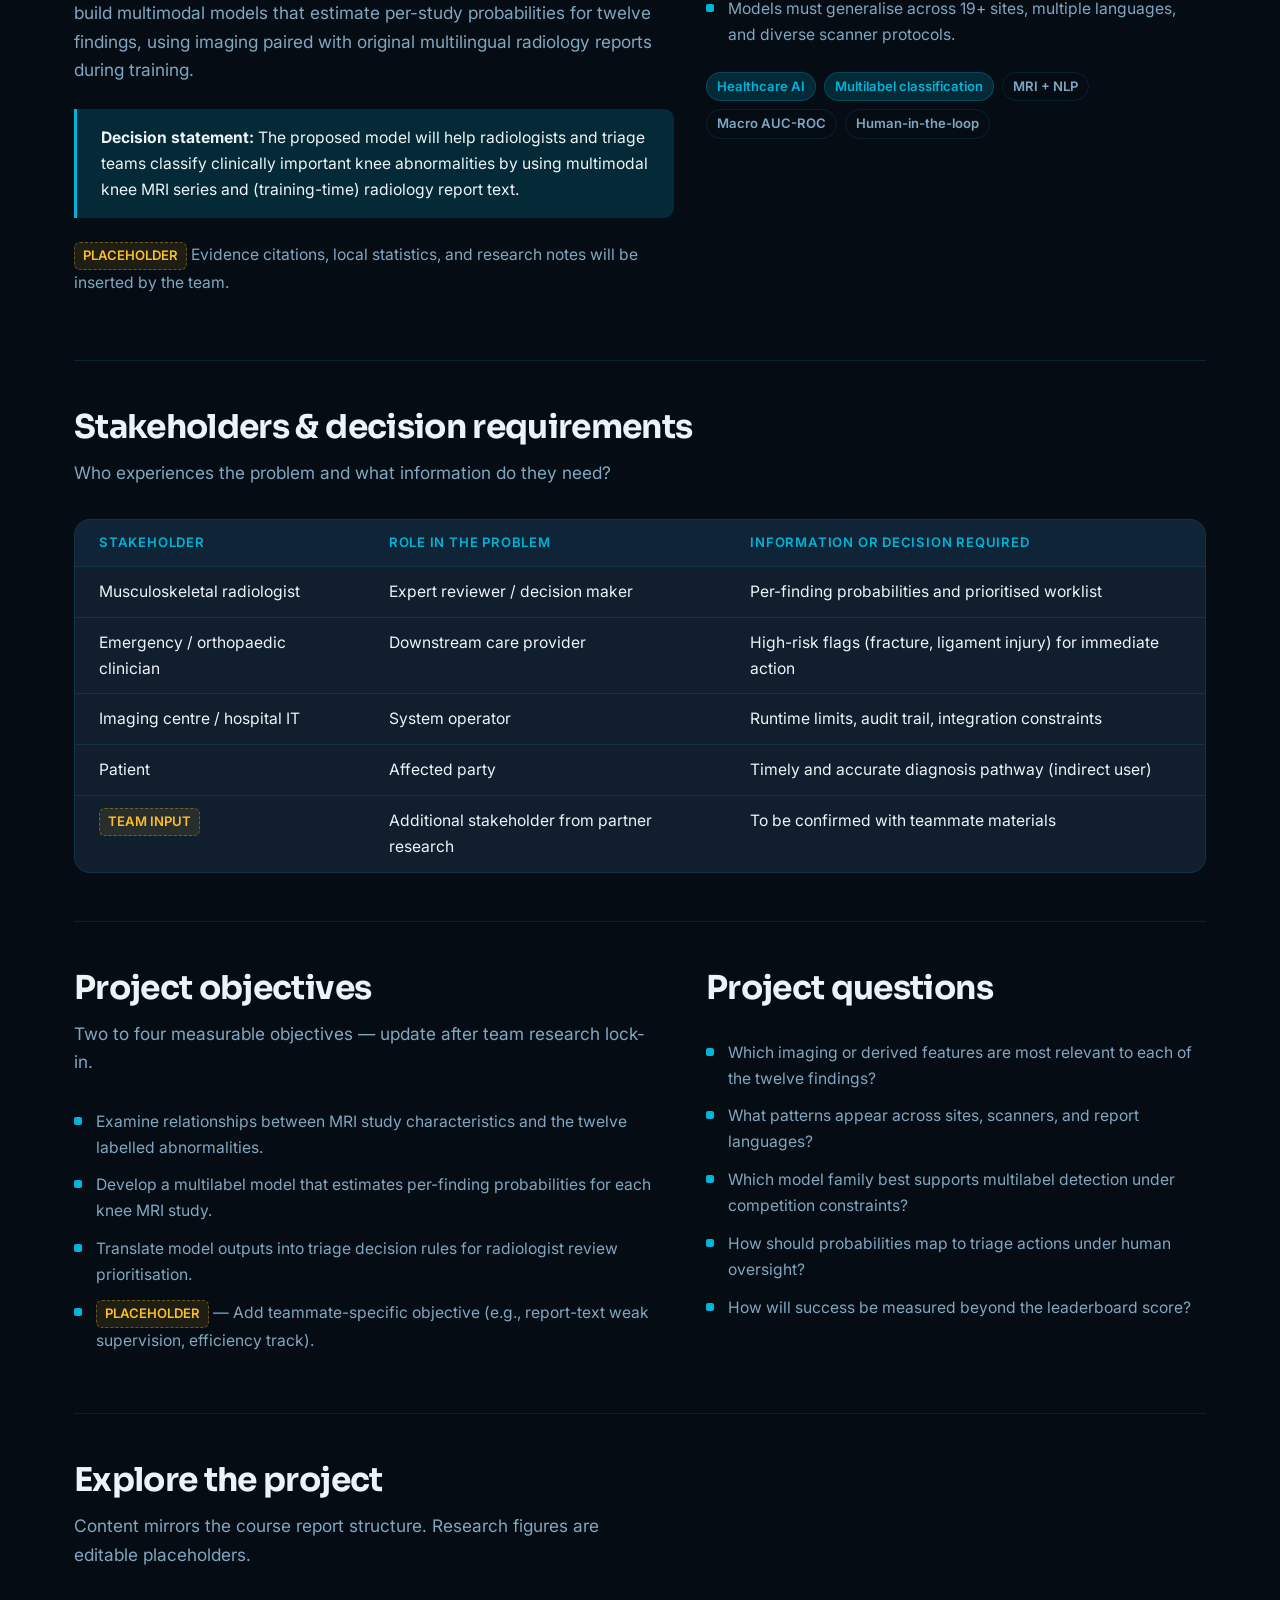
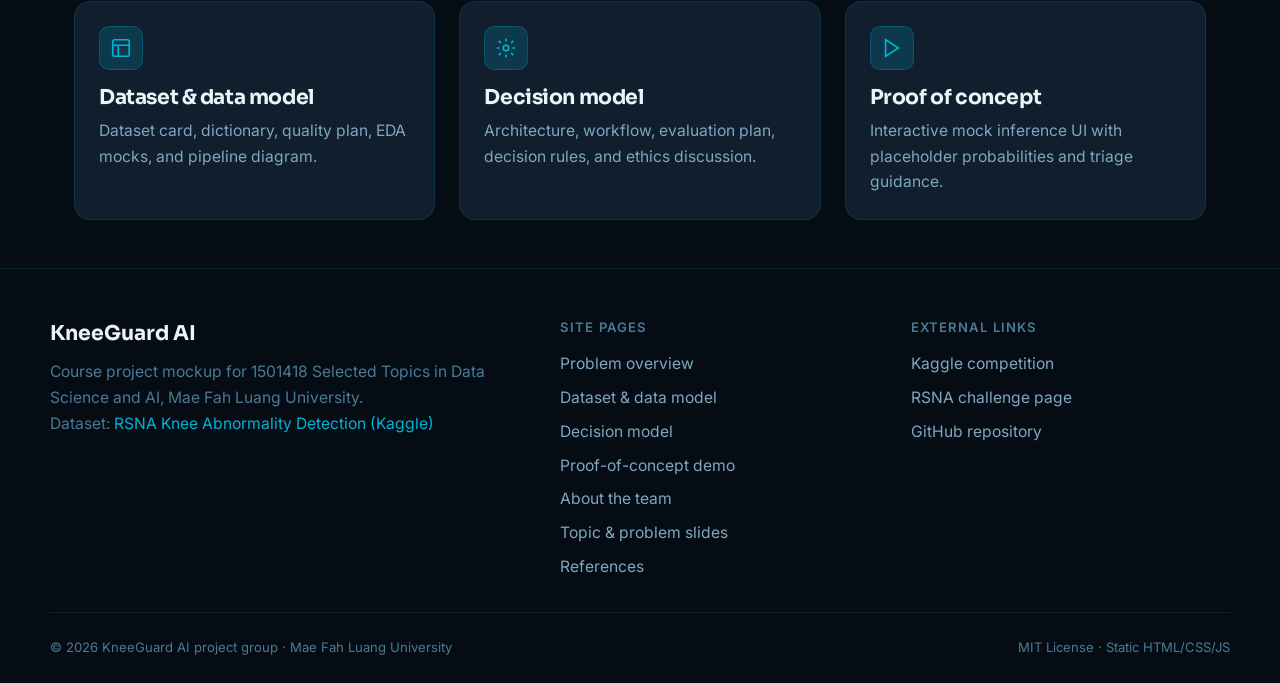
==== commit 1a45588d: "Enlarge presentation fonts and publish slides on GitHub Pages Host topic/problem slides under docs/p" ====
--- a/docs/index.html
+++ b/docs/index.html
@@ -32,6 +32,7 @@
         <li><a href="data.html">Dataset</a></li>
         <li><a href="model.html">Model</a></li>
         <li><a href="about.html">About</a></li>
+        <li><a href="presentation/topic-problem-slides.html">Slides</a></li>
         <li><a href="demo.html" class="nav-cta">Live Demo</a></li>
       </ul>
     </div>
@@ -307,6 +308,7 @@
           <li><a href="model.html">Decision model</a></li>
           <li><a href="demo.html">Proof-of-concept demo</a></li>
           <li><a href="about.html">About the team</a></li>
+          <li><a href="presentation/topic-problem-slides.html">Topic &amp; problem slides</a></li>
           <li><a href="references.html">References</a></li>
         </ul>
       </div>
--- a/docs/assets/css/styles.css
+++ b/docs/assets/css/styles.css
@@ -511,7 +511,7 @@
   border: 2px solid var(--brand-line);
   margin: 0 auto var(--s3);
   display: grid; place-items: center;
-  font-family: var(--font-head); font-size: var(--fs-xl); font-weight: 700; color: var(--brand);
+  font-family: var(--font-head); font-size: 0.95rem; font-weight: 700; color: var(--brand);
 }
 .team-card h3 { font-size: var(--fs-md); margin-bottom: var(--s1); }
 .team-card .role { font-size: var(--fs-xs); color: var(--brand); font-weight: 600; letter-spacing: .06em; text-transform: uppercase; margin-bottom: var(--s3); }
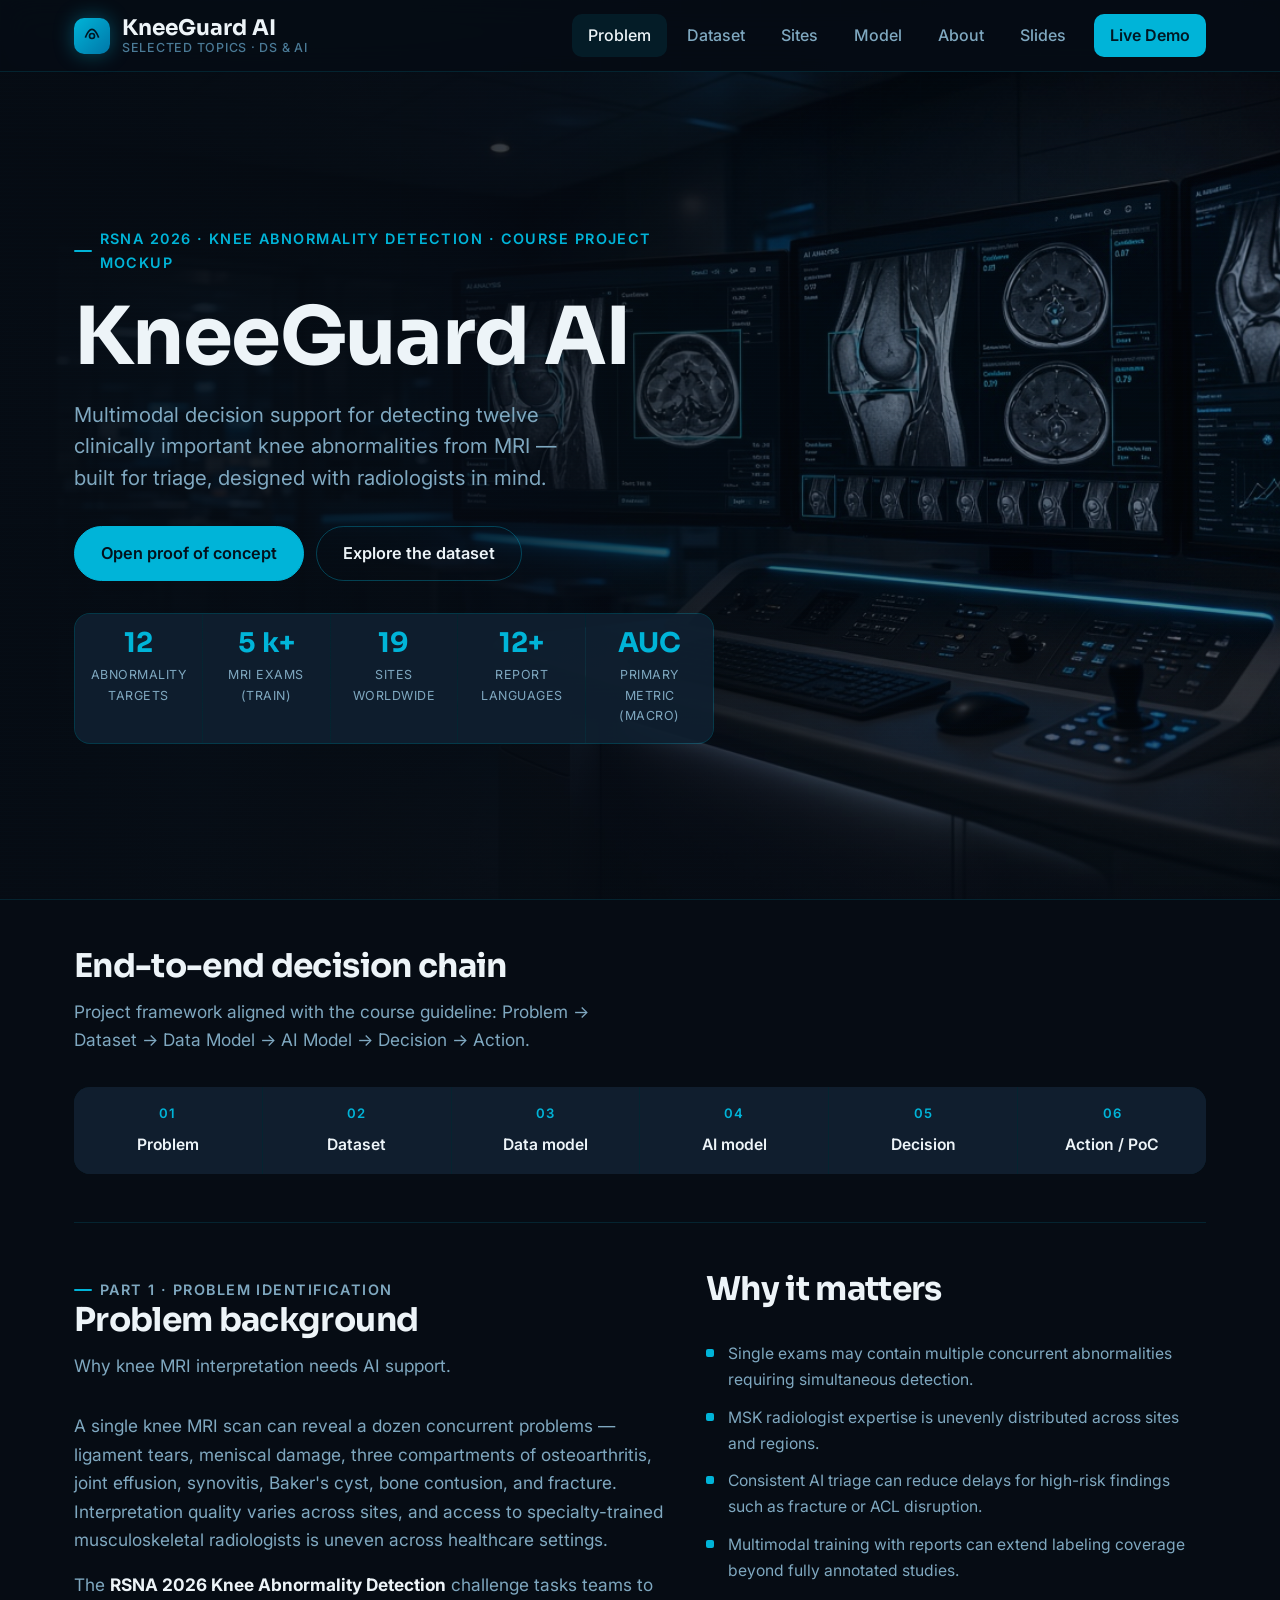
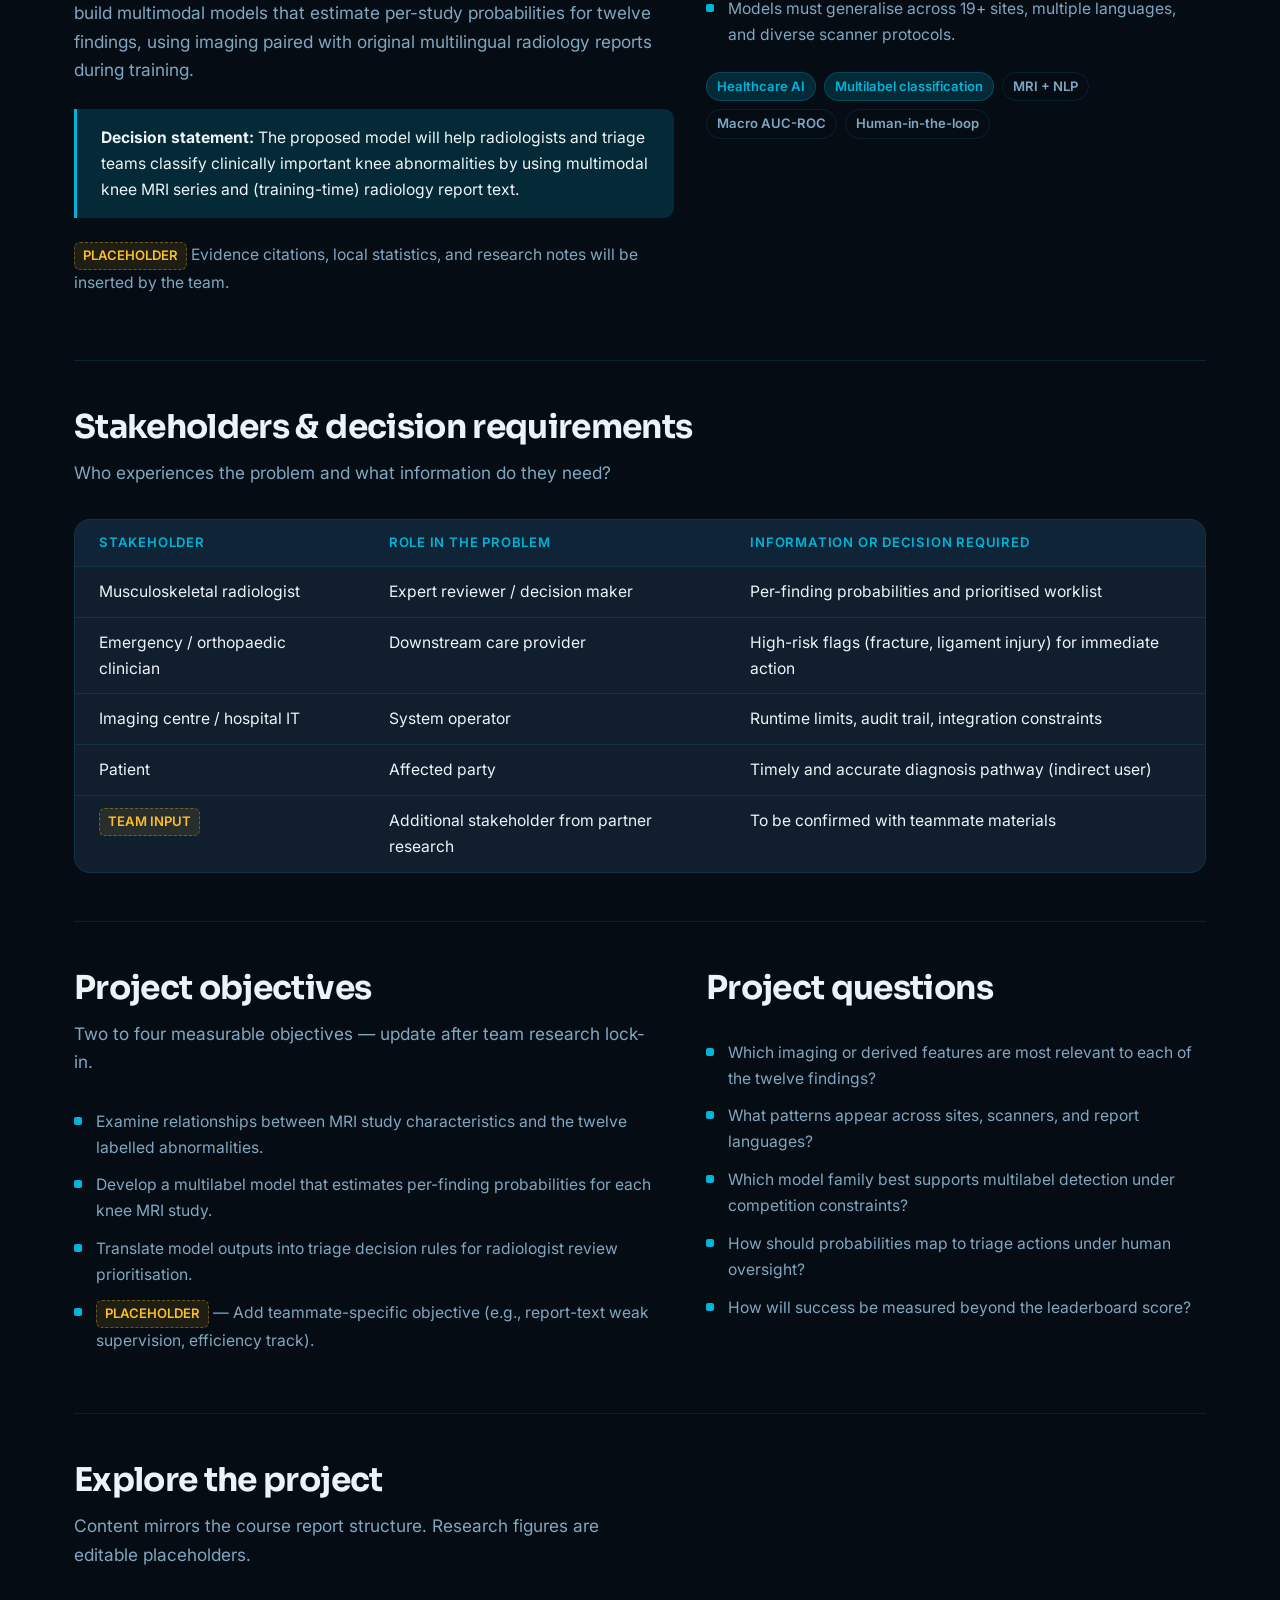
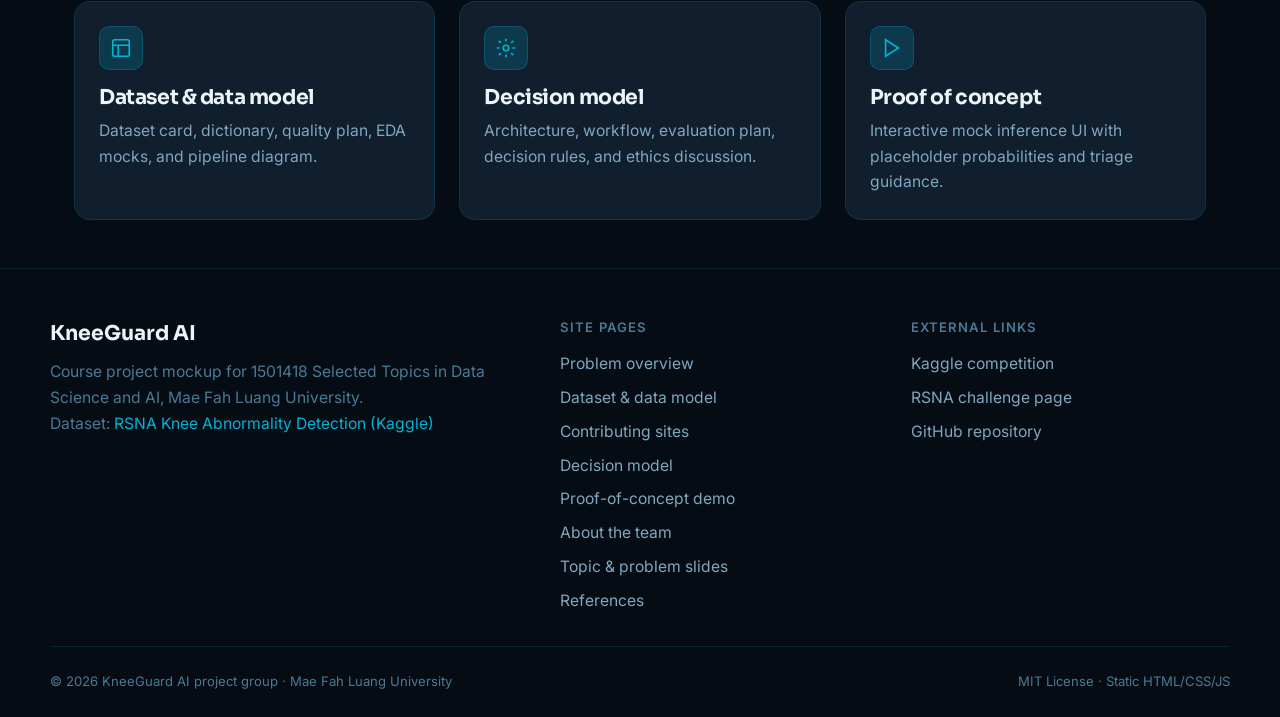
==== commit 9f30efdc: "Add contributing-sites map from the group atlas Keep the existing KneeGuard pages and fold the hospi" ====
--- a/docs/index.html
+++ b/docs/index.html
@@ -30,6 +30,7 @@
       <ul class="nav-links" role="list">
         <li><a href="index.html" class="is-active" aria-current="page">Problem</a></li>
         <li><a href="data.html">Dataset</a></li>
+        <li><a href="map.html">Sites</a></li>
         <li><a href="model.html">Model</a></li>
         <li><a href="about.html">About</a></li>
         <li><a href="presentation/topic-problem-slides.html">Slides</a></li>
@@ -305,6 +306,7 @@
         <ul class="footer-links" role="list">
           <li><a href="index.html">Problem overview</a></li>
           <li><a href="data.html">Dataset &amp; data model</a></li>
+          <li><a href="map.html">Contributing sites</a></li>
           <li><a href="model.html">Decision model</a></li>
           <li><a href="demo.html">Proof-of-concept demo</a></li>
           <li><a href="about.html">About the team</a></li>
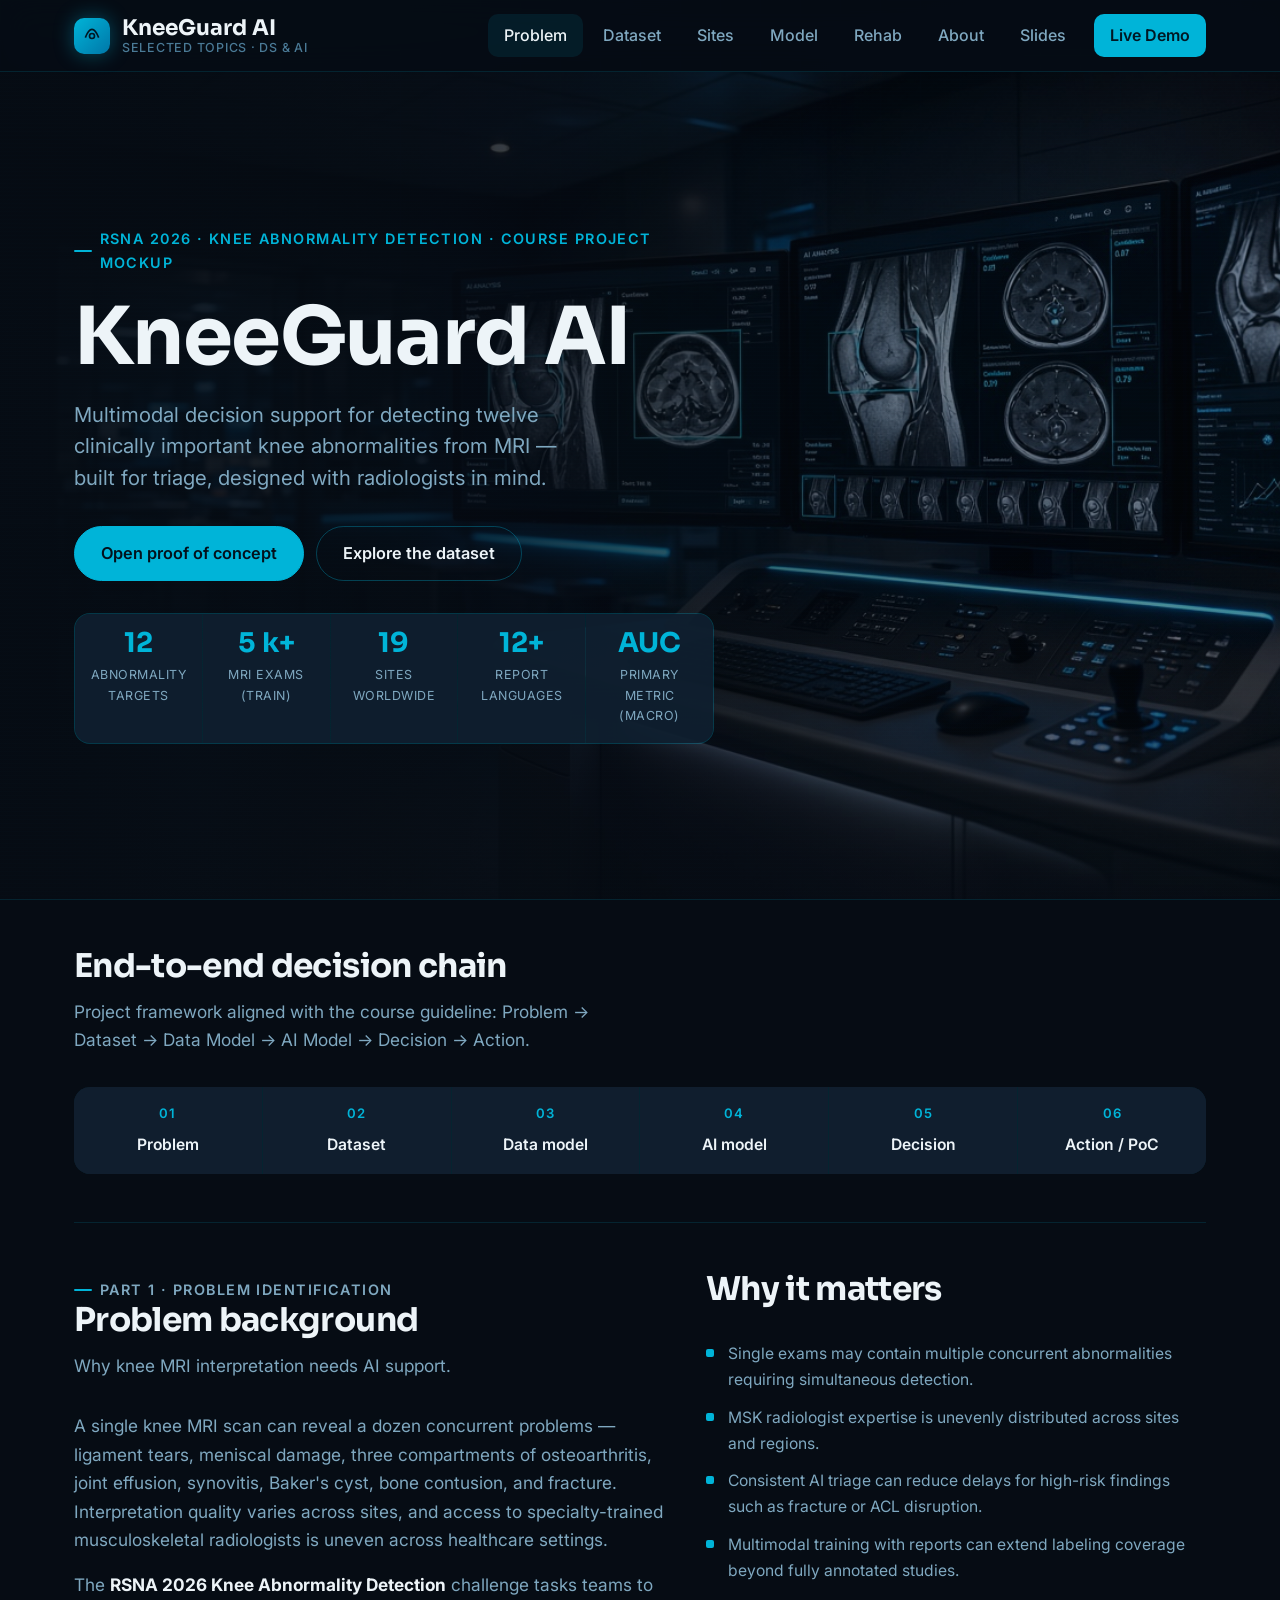
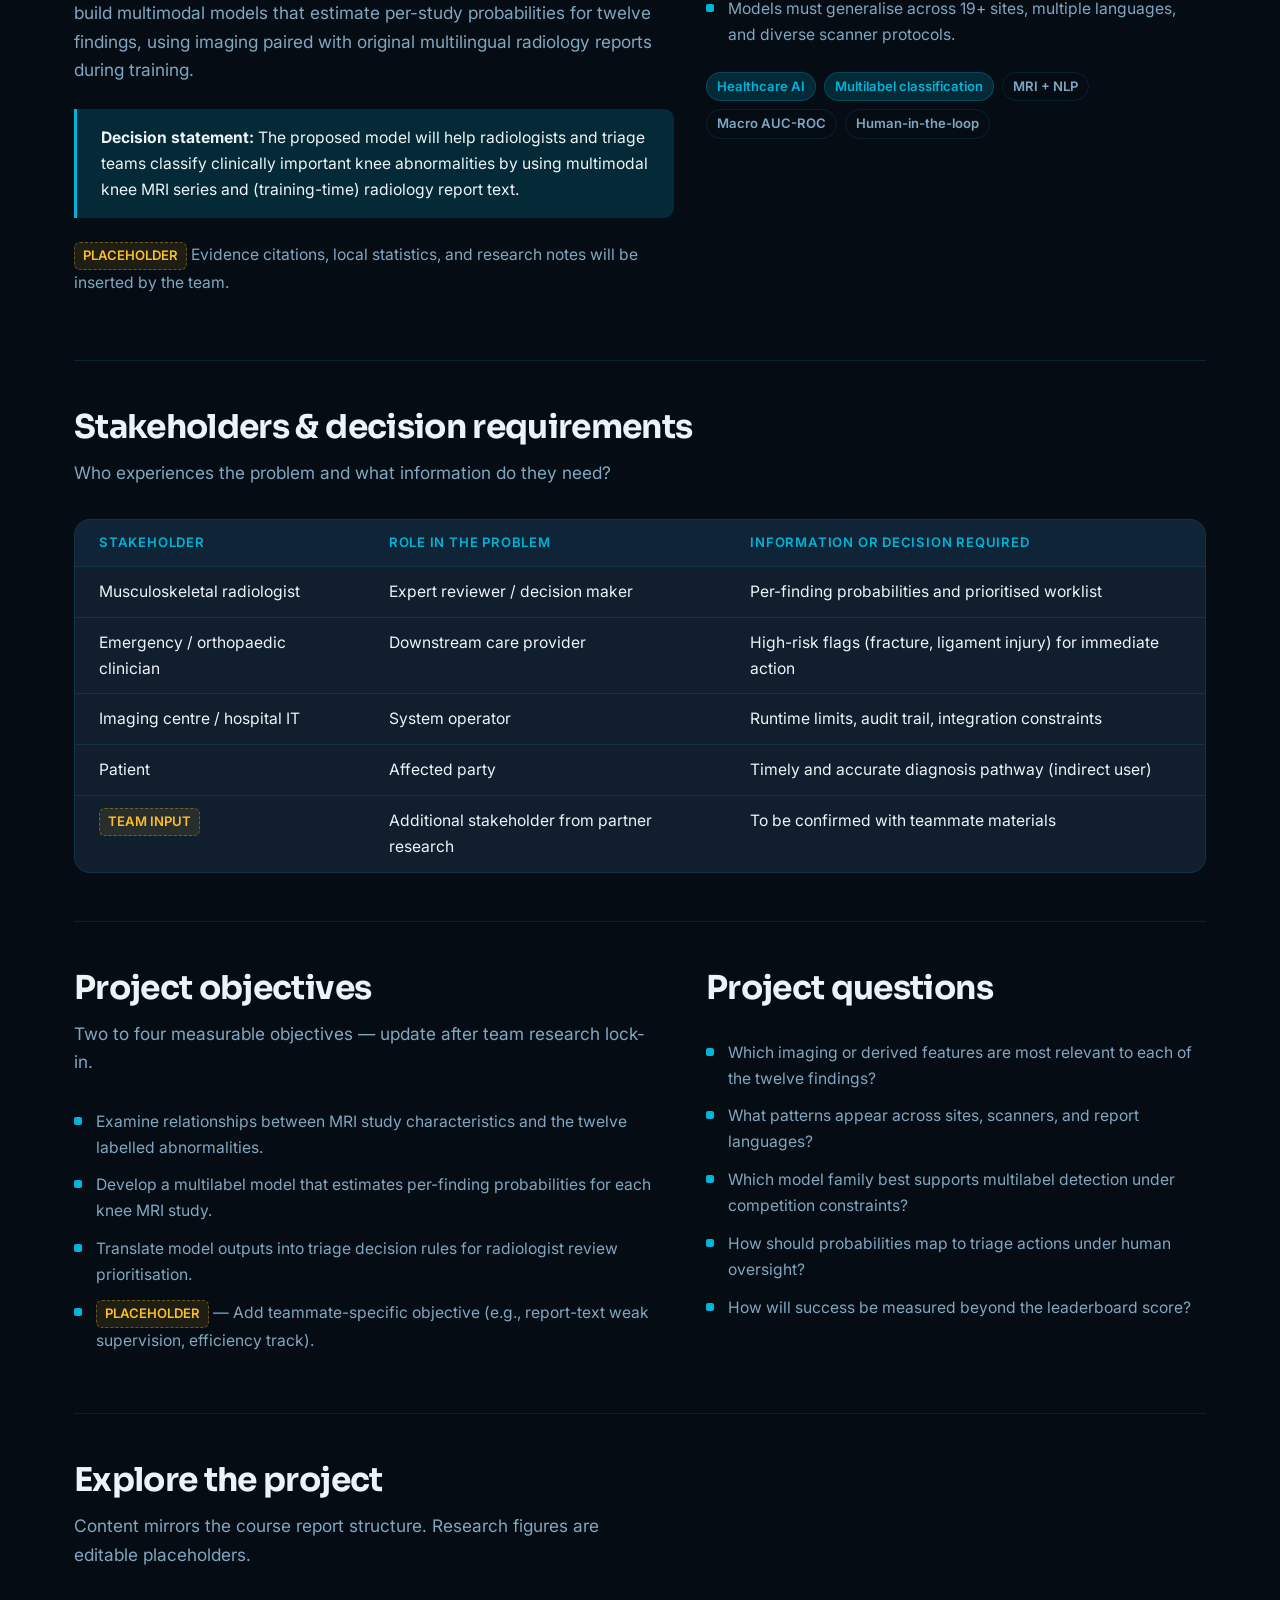
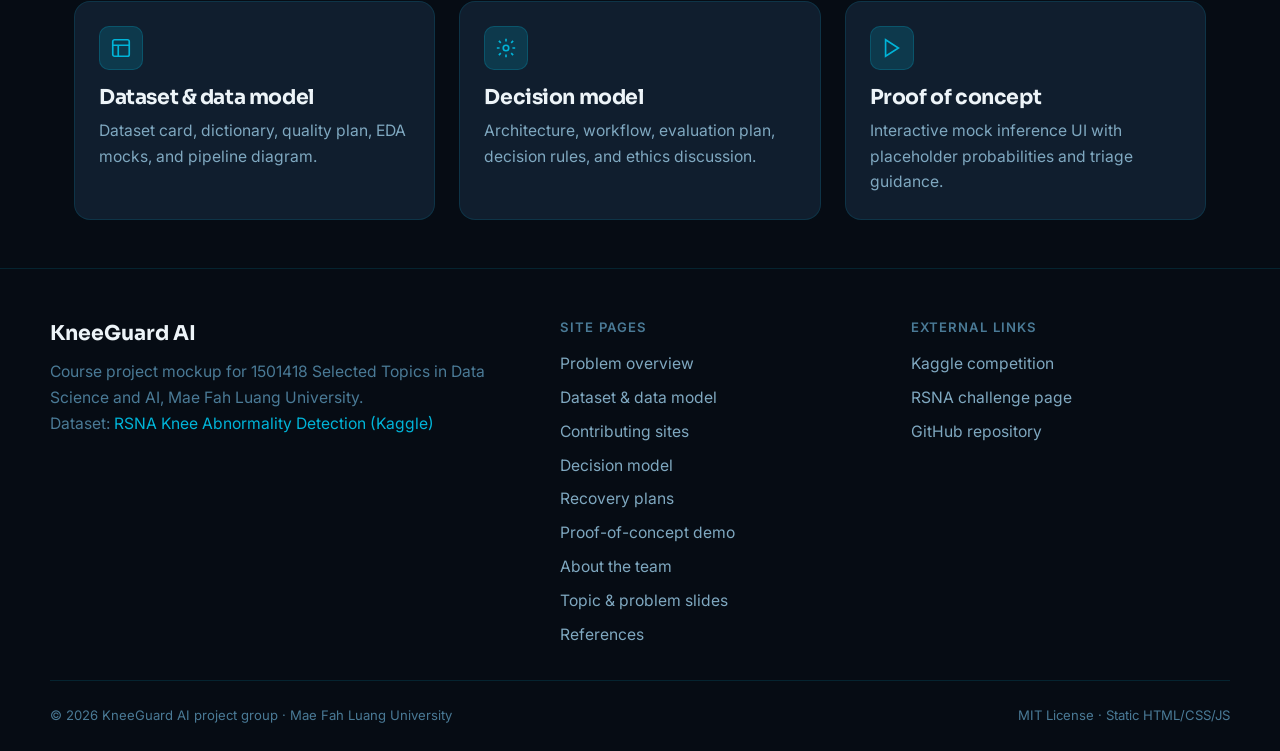
==== commit 1da77704: "Add English recovery plans from the group rehab page. Co-authored-by: Cursor <cursoragent@cursor.com" ====
--- a/docs/index.html
+++ b/docs/index.html
@@ -32,6 +32,7 @@
         <li><a href="data.html">Dataset</a></li>
         <li><a href="map.html">Sites</a></li>
         <li><a href="model.html">Model</a></li>
+        <li><a href="rehab.html">Rehab</a></li>
         <li><a href="about.html">About</a></li>
         <li><a href="presentation/topic-problem-slides.html">Slides</a></li>
         <li><a href="demo.html" class="nav-cta">Live Demo</a></li>
@@ -308,6 +309,7 @@
           <li><a href="data.html">Dataset &amp; data model</a></li>
           <li><a href="map.html">Contributing sites</a></li>
           <li><a href="model.html">Decision model</a></li>
+          <li><a href="rehab.html">Recovery plans</a></li>
           <li><a href="demo.html">Proof-of-concept demo</a></li>
           <li><a href="about.html">About the team</a></li>
           <li><a href="presentation/topic-problem-slides.html">Topic &amp; problem slides</a></li>
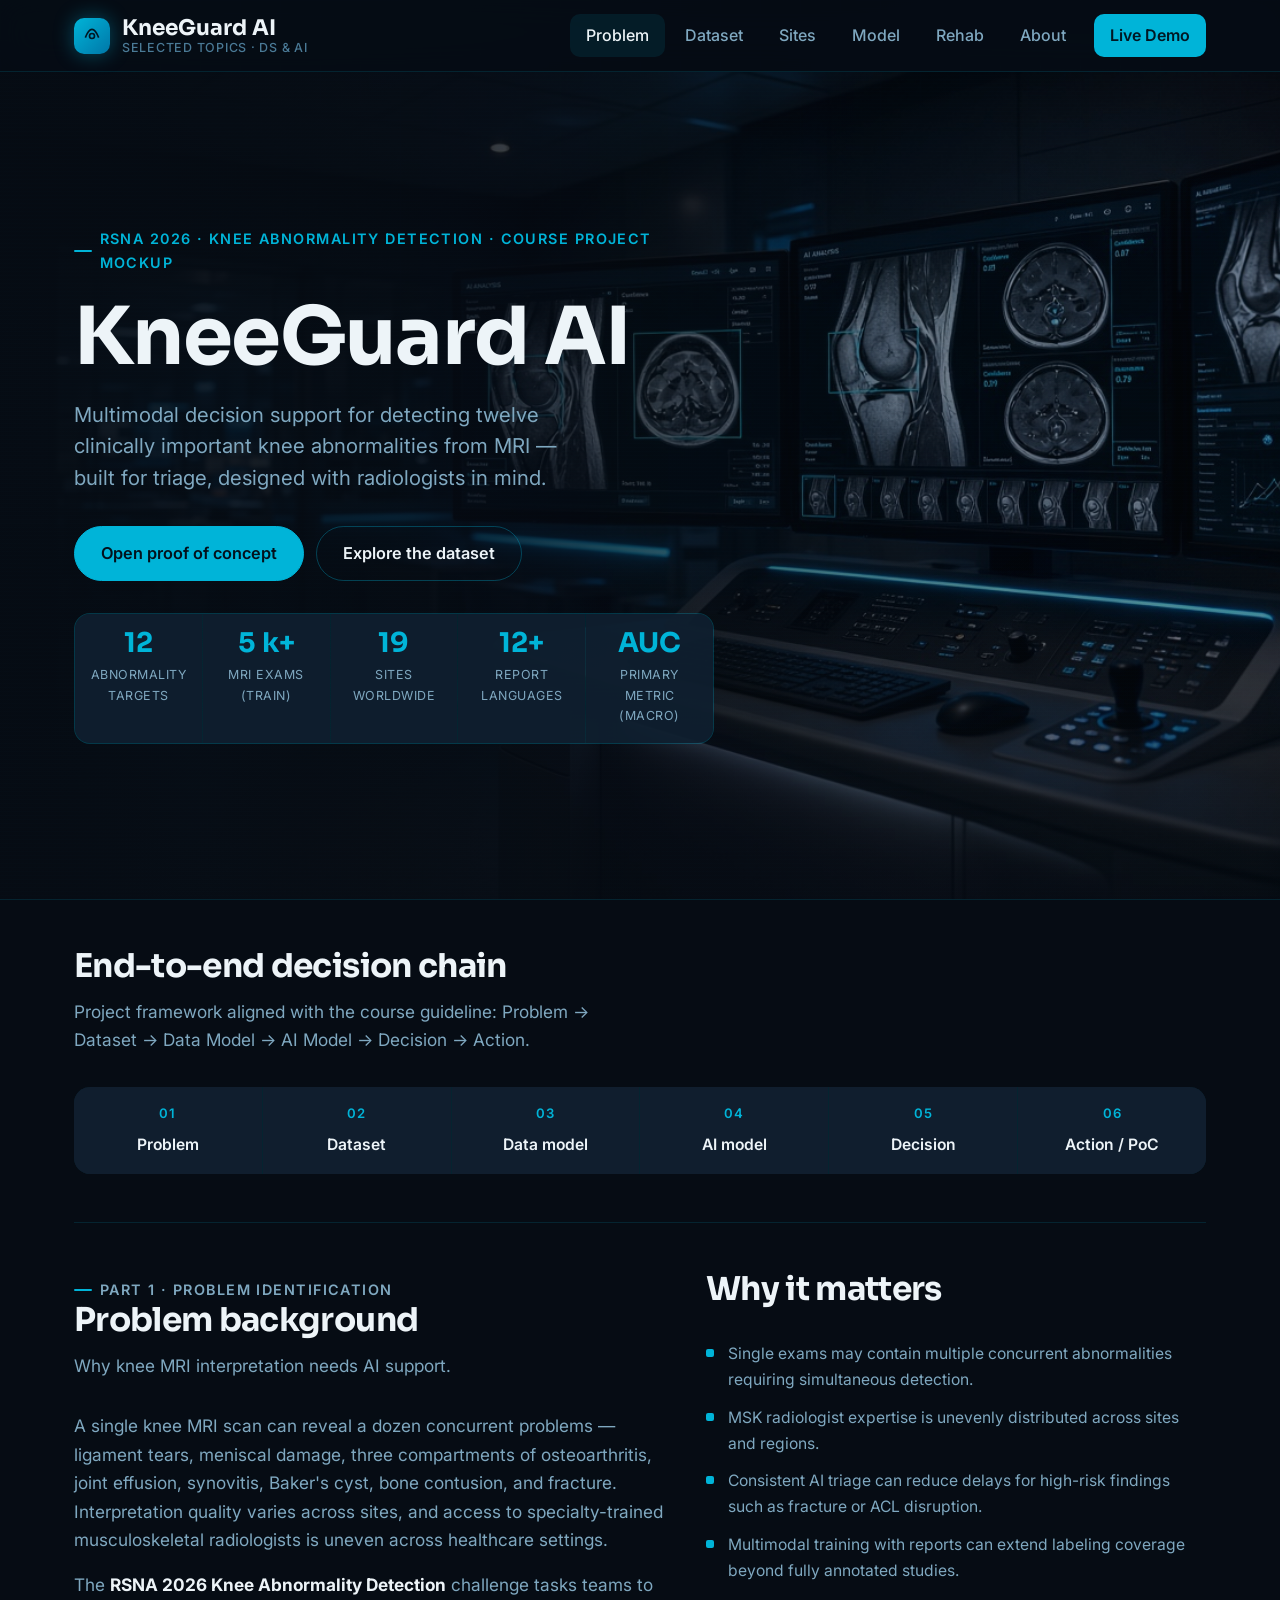
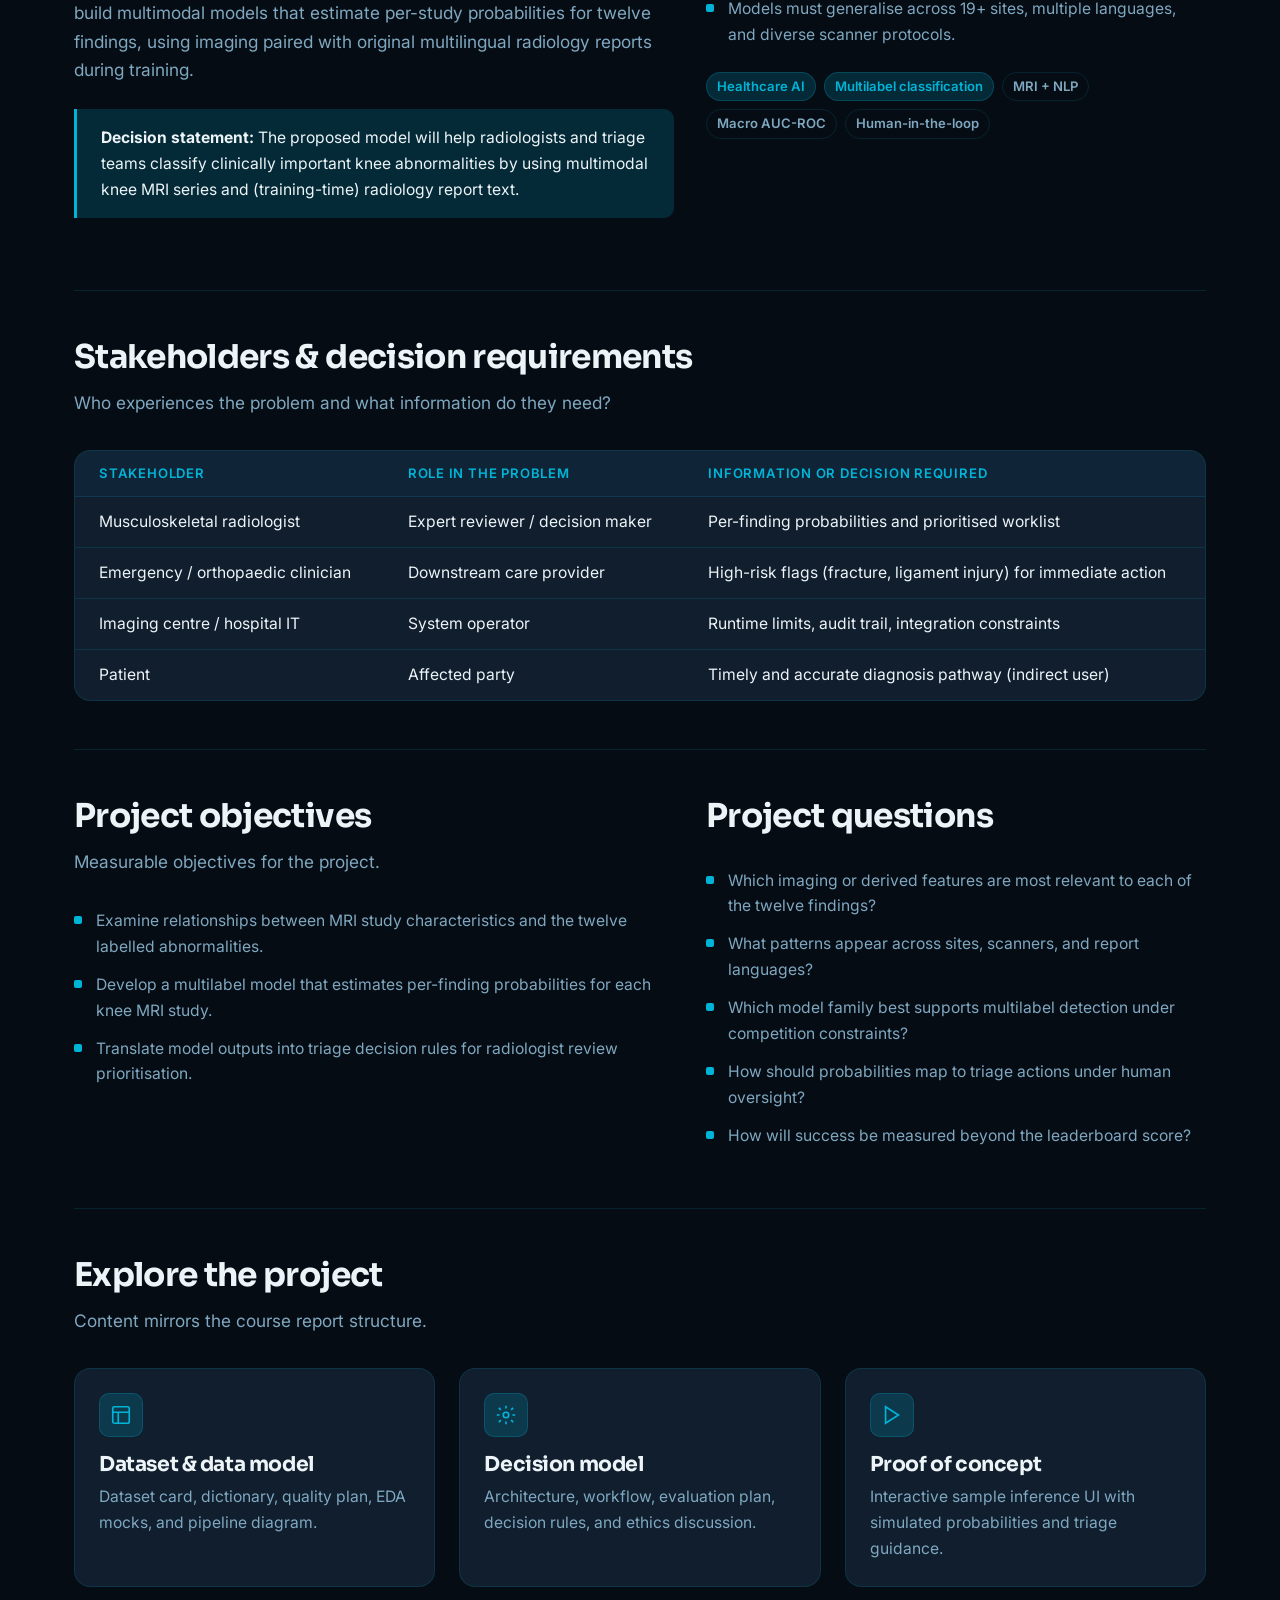
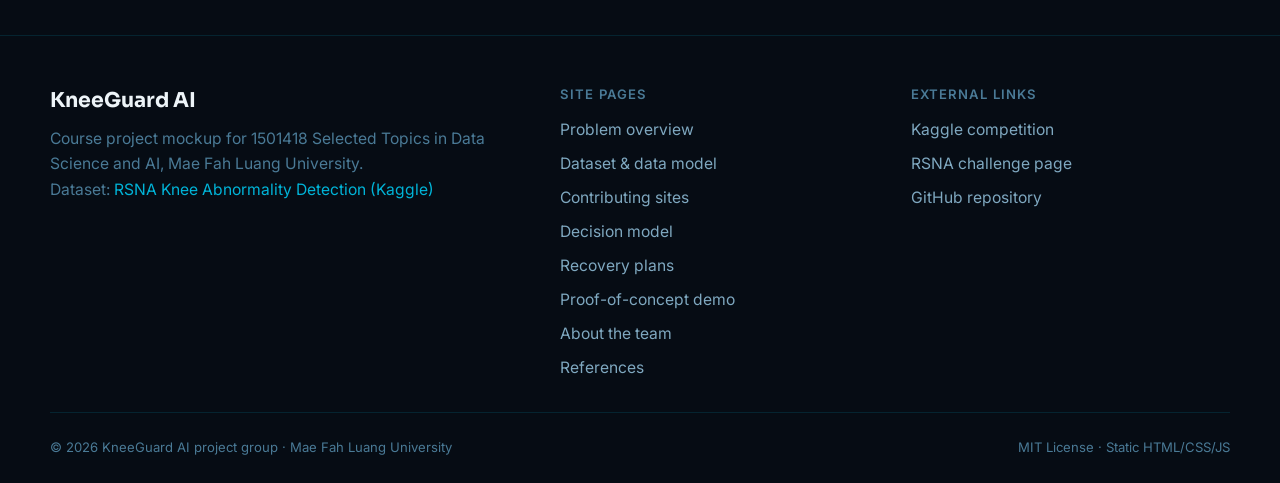
==== commit 0aa00049: "Remove the slides deck and unfinished placeholder content. Co-authored-by: Cursor <cursoragent@curso" ====
--- a/docs/index.html
+++ b/docs/index.html
@@ -34,7 +34,6 @@
         <li><a href="model.html">Model</a></li>
         <li><a href="rehab.html">Rehab</a></li>
         <li><a href="about.html">About</a></li>
-        <li><a href="presentation/topic-problem-slides.html">Slides</a></li>
         <li><a href="demo.html" class="nav-cta">Live Demo</a></li>
       </ul>
     </div>
@@ -156,9 +155,6 @@
               classify clinically important knee abnormalities by using multimodal knee MRI series and
               (training-time) radiology report text.
             </div>
-            <p class="muted" style="font-size:var(--fs-sm);">
-              <span class="placeholder">PLACEHOLDER</span> Evidence citations, local statistics, and research notes will be inserted by the team.
-            </p>
           </div>
           <aside>
             <div class="section-header">
@@ -218,11 +214,6 @@
                 <td>Affected party</td>
                 <td>Timely and accurate diagnosis pathway (indirect user)</td>
               </tr>
-              <tr>
-                <td><span class="placeholder">TEAM INPUT</span></td>
-                <td>Additional stakeholder from partner research</td>
-                <td>To be confirmed with teammate materials</td>
-              </tr>
             </tbody>
           </table>
         </div>
@@ -234,13 +225,12 @@
           <div>
             <div class="section-header">
               <h2 id="objectives-heading">Project objectives</h2>
-              <p>Two to four measurable objectives — update after team research lock-in.</p>
+              <p>Measurable objectives for the project.</p>
             </div>
             <ul class="list-check">
               <li>Examine relationships between MRI study characteristics and the twelve labelled abnormalities.</li>
               <li>Develop a multilabel model that estimates per-finding probabilities for each knee MRI study.</li>
               <li>Translate model outputs into triage decision rules for radiologist review prioritisation.</li>
-              <li><span class="placeholder">PLACEHOLDER</span> — Add teammate-specific objective (e.g., report-text weak supervision, efficiency track).</li>
             </ul>
           </div>
           <div>
@@ -262,7 +252,7 @@
       <section class="section" style="border-bottom:none;" aria-labelledby="sitemap-heading">
         <div class="section-header">
           <h2 id="sitemap-heading">Explore the project</h2>
-          <p>Content mirrors the course report structure. Research figures are editable placeholders.</p>
+          <p>Content mirrors the course report structure.</p>
         </div>
         <div class="col-3">
           <a class="card card-link" href="data.html">
@@ -284,7 +274,7 @@
               <svg viewBox="0 0 24 24"><path d="M5 3l14 9-14 9V3z"/></svg>
             </div>
             <h3>Proof of concept</h3>
-            <p>Interactive mock inference UI with placeholder probabilities and triage guidance.</p>
+            <p>Interactive sample inference UI with simulated probabilities and triage guidance.</p>
           </a>
         </div>
       </section>
@@ -312,7 +302,6 @@
           <li><a href="rehab.html">Recovery plans</a></li>
           <li><a href="demo.html">Proof-of-concept demo</a></li>
           <li><a href="about.html">About the team</a></li>
-          <li><a href="presentation/topic-problem-slides.html">Topic &amp; problem slides</a></li>
           <li><a href="references.html">References</a></li>
         </ul>
       </div>
--- a/docs/assets/css/styles.css
+++ b/docs/assets/css/styles.css
@@ -144,15 +144,6 @@
 .badge-brand { border-color: var(--brand-line); color: var(--brand); background: var(--brand-glow); }
 .badge-ok    { border-color: rgba(52,211,153,.3); color: var(--ok); background: rgba(52,211,153,.08); }
 .badge-warn  { border-color: rgba(251,191,36,.3); color: var(--warn); background: rgba(251,191,36,.08); }
-
-.placeholder {
-  display: inline-flex; align-items: center; gap: 4px;
-  padding: 2px 8px; border-radius: var(--r-sm);
-  font-size: var(--fs-xs); font-weight: 600;
-  background: rgba(251,191,36,.10);
-  border: 1px dashed rgba(251,191,36,.35);
-  color: var(--warn);
-}
 
 /* ─── Buttons ────────────────────────────────────── */
 .btn {
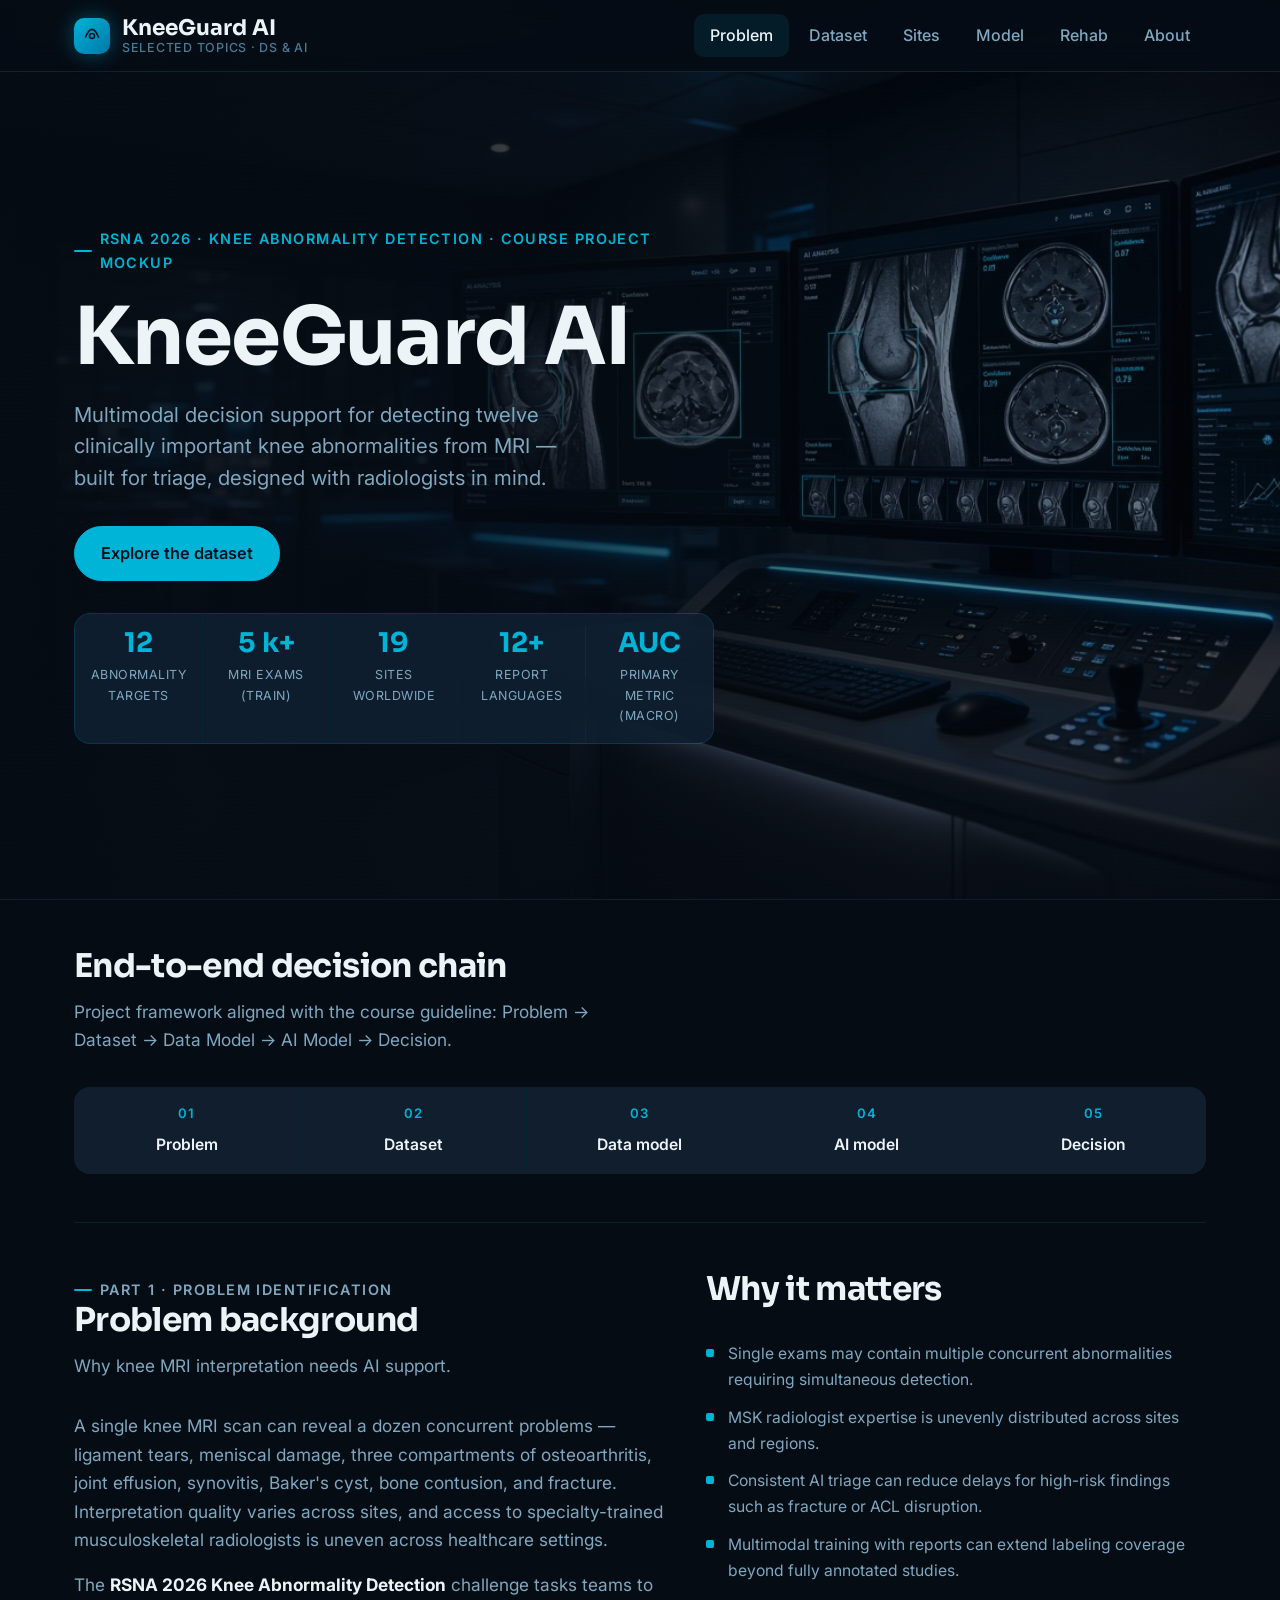
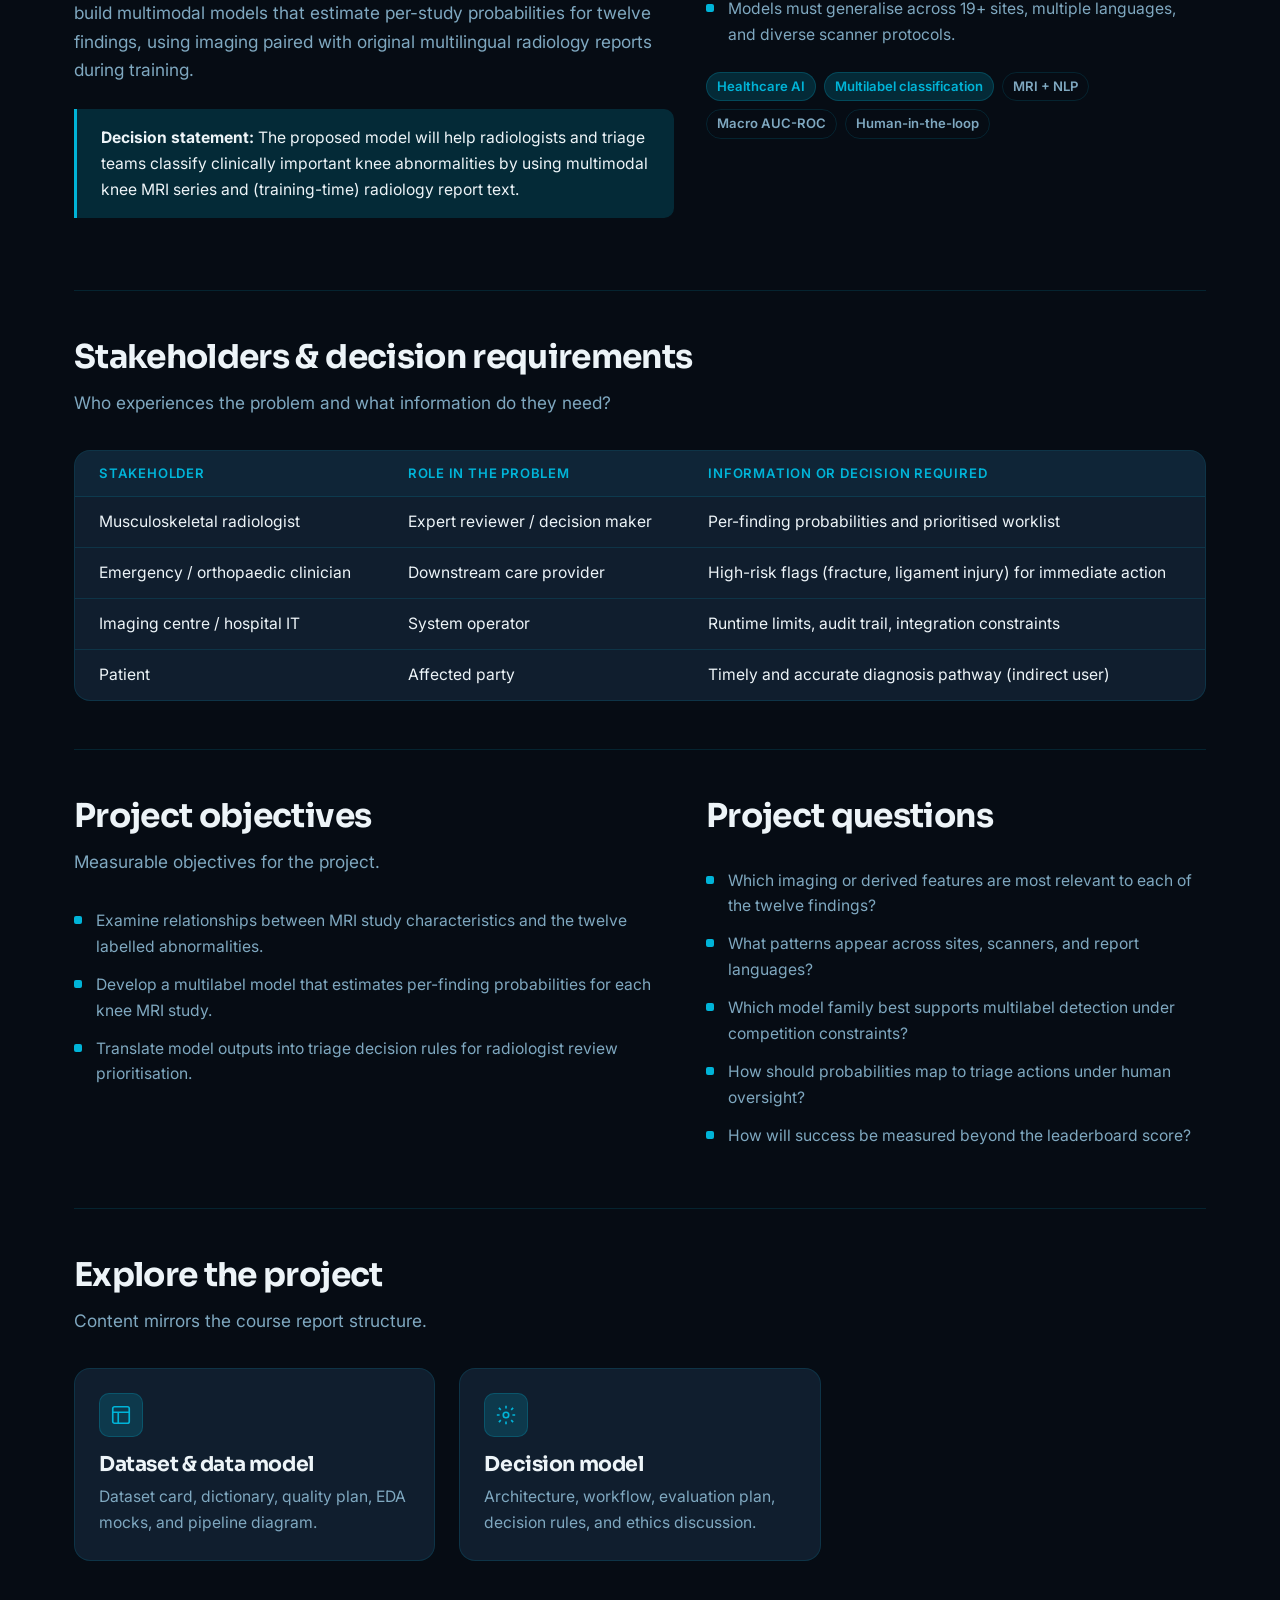
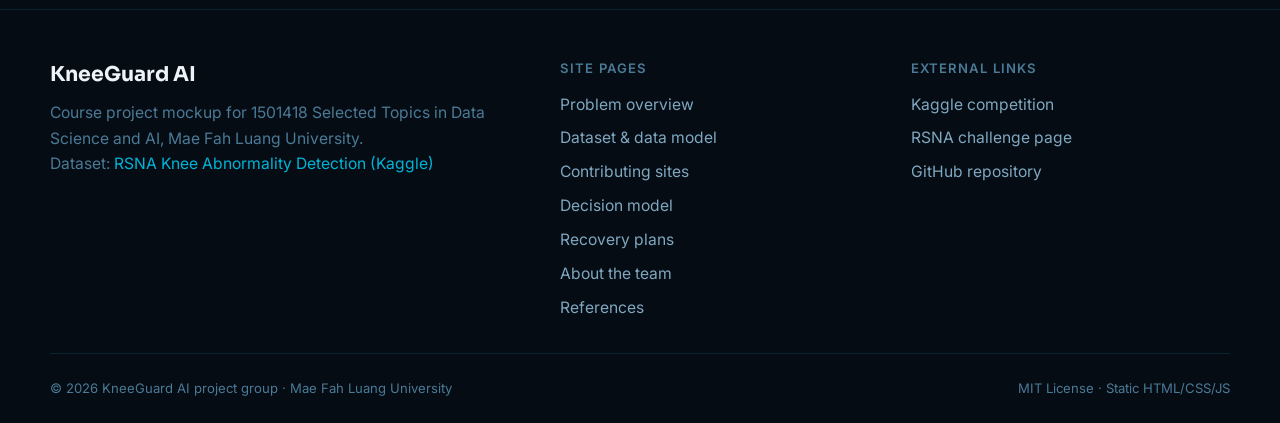
==== commit caae099e: "Remove the Live Demo and the rehab warning banner. Co-authored-by: Cursor <cursoragent@cursor.com>" ====
--- a/docs/index.html
+++ b/docs/index.html
@@ -34,7 +34,6 @@
         <li><a href="model.html">Model</a></li>
         <li><a href="rehab.html">Rehab</a></li>
         <li><a href="about.html">About</a></li>
-        <li><a href="demo.html" class="nav-cta">Live Demo</a></li>
       </ul>
     </div>
   </header>
@@ -64,8 +63,7 @@
             Multimodal decision support for detecting twelve clinically important knee abnormalities from MRI — built for triage, designed with radiologists in mind.
           </p>
           <div class="cta-row">
-            <a class="btn btn-primary" href="demo.html">Open proof of concept</a>
-            <a class="btn btn-ghost" href="data.html">Explore the dataset</a>
+            <a class="btn btn-primary" href="data.html">Explore the dataset</a>
           </div>
 
           <div class="stat-bar" aria-label="Project key figures">
@@ -100,7 +98,7 @@
       <section class="section" aria-labelledby="pipeline-heading">
         <div class="section-header">
           <h2 id="pipeline-heading">End-to-end decision chain</h2>
-          <p>Project framework aligned with the course guideline: Problem → Dataset → Data Model → AI Model → Decision → Action.</p>
+          <p>Project framework aligned with the course guideline: Problem → Dataset → Data Model → AI Model → Decision.</p>
         </div>
         <nav class="pipeline" aria-label="Project pipeline">
           <a class="pipeline-step" href="index.html">
@@ -122,10 +120,6 @@
           <a class="pipeline-step" href="model.html#decision-rules">
             <span class="step-num">05</span>
             <span class="step-label">Decision</span>
-          </a>
-          <a class="pipeline-step" href="demo.html">
-            <span class="step-num">06</span>
-            <span class="step-label">Action / PoC</span>
           </a>
         </nav>
       </section>
@@ -269,13 +263,6 @@
             <h3>Decision model</h3>
             <p>Architecture, workflow, evaluation plan, decision rules, and ethics discussion.</p>
           </a>
-          <a class="card card-link" href="demo.html">
-            <div class="card-icon" aria-hidden="true">
-              <svg viewBox="0 0 24 24"><path d="M5 3l14 9-14 9V3z"/></svg>
-            </div>
-            <h3>Proof of concept</h3>
-            <p>Interactive sample inference UI with simulated probabilities and triage guidance.</p>
-          </a>
         </div>
       </section>
 
@@ -300,7 +287,6 @@
           <li><a href="map.html">Contributing sites</a></li>
           <li><a href="model.html">Decision model</a></li>
           <li><a href="rehab.html">Recovery plans</a></li>
-          <li><a href="demo.html">Proof-of-concept demo</a></li>
           <li><a href="about.html">About the team</a></li>
           <li><a href="references.html">References</a></li>
         </ul>
--- a/docs/assets/css/styles.css
+++ b/docs/assets/css/styles.css
@@ -355,7 +355,7 @@
 .stat-label { font-size: 0.78rem; color: var(--text-secondary); letter-spacing: .04em; text-transform: uppercase; }
 
 /* ─── Pipeline strip ─────────────────────────────── */
-.pipeline { display: grid; grid-template-columns: repeat(6, 1fr); gap: 1px; background: var(--border); border-radius: var(--r-lg); overflow: hidden; }
+.pipeline { display: grid; grid-template-columns: repeat(5, 1fr); gap: 1px; background: var(--border); border-radius: var(--r-lg); overflow: hidden; }
 .pipeline-step {
   background: var(--bg-card); padding: var(--s4) var(--s3);
   text-align: center; font-size: 0.9rem; font-weight: 600;
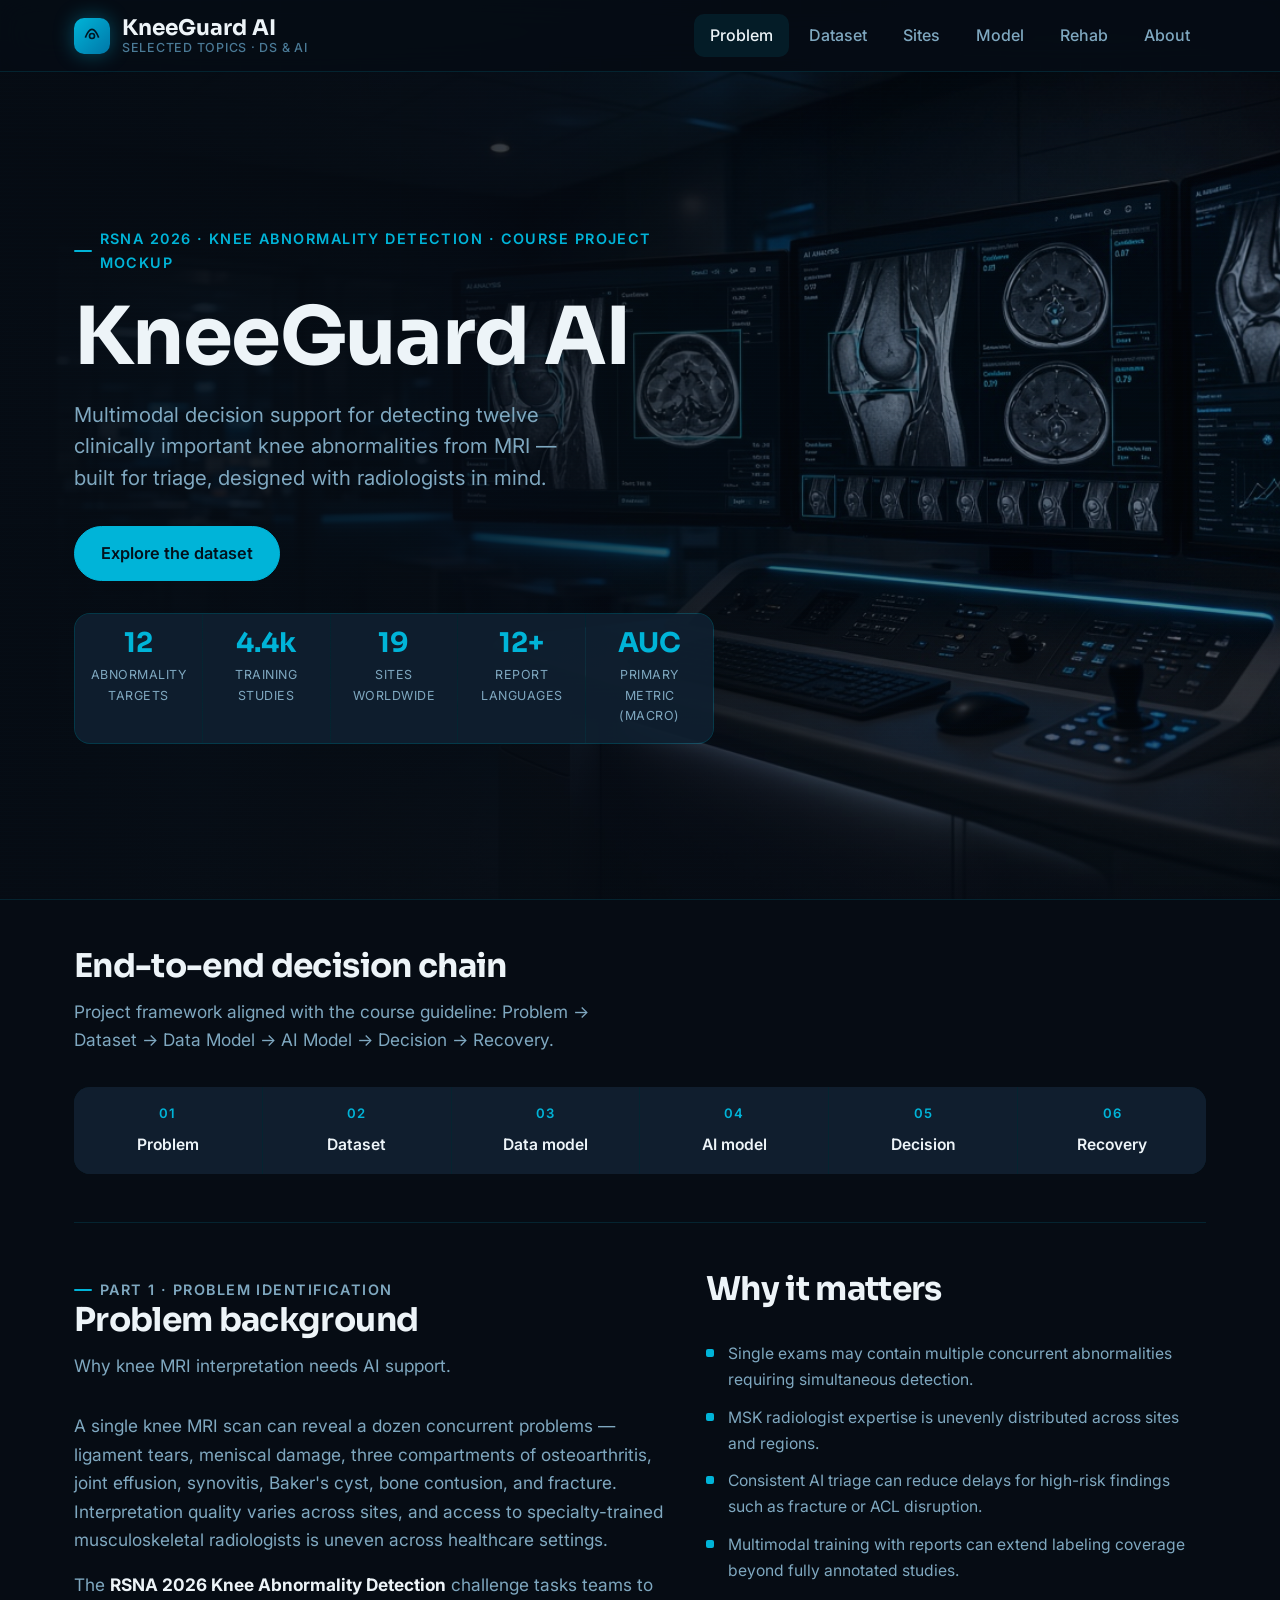
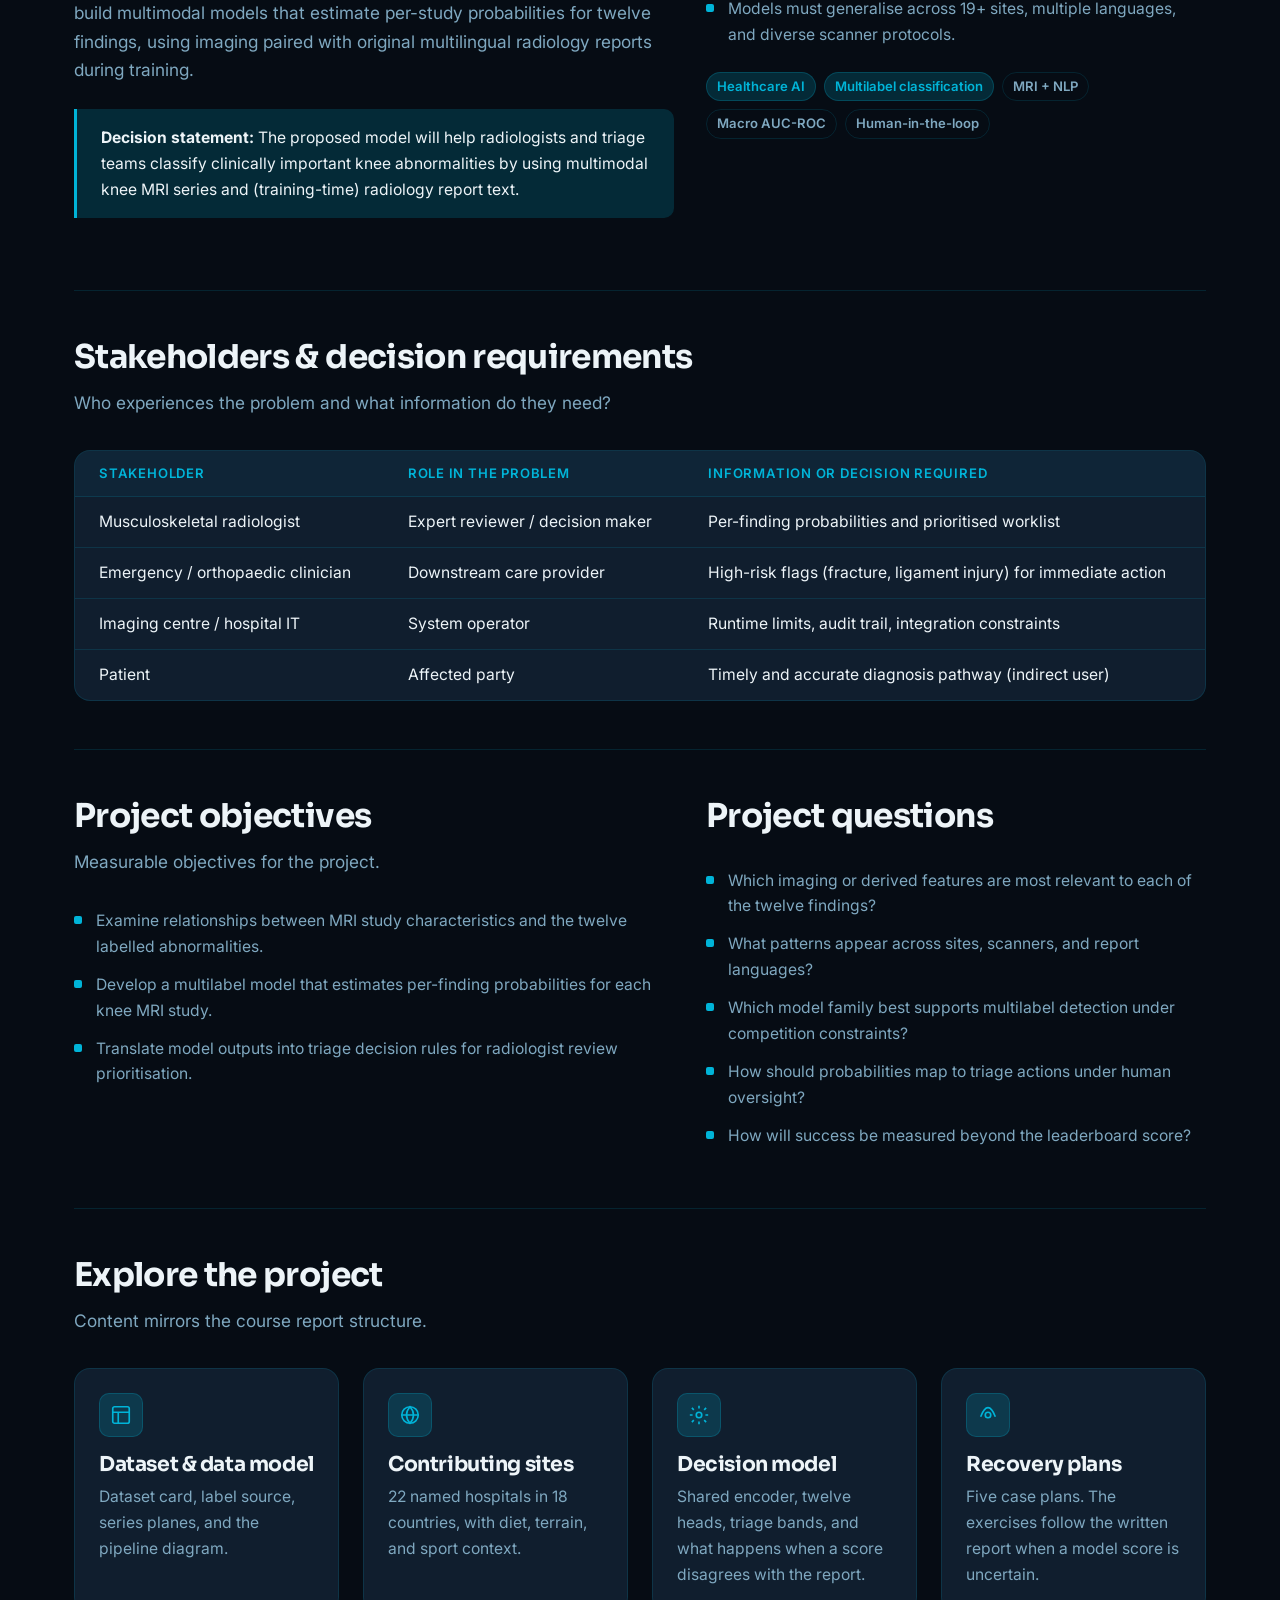
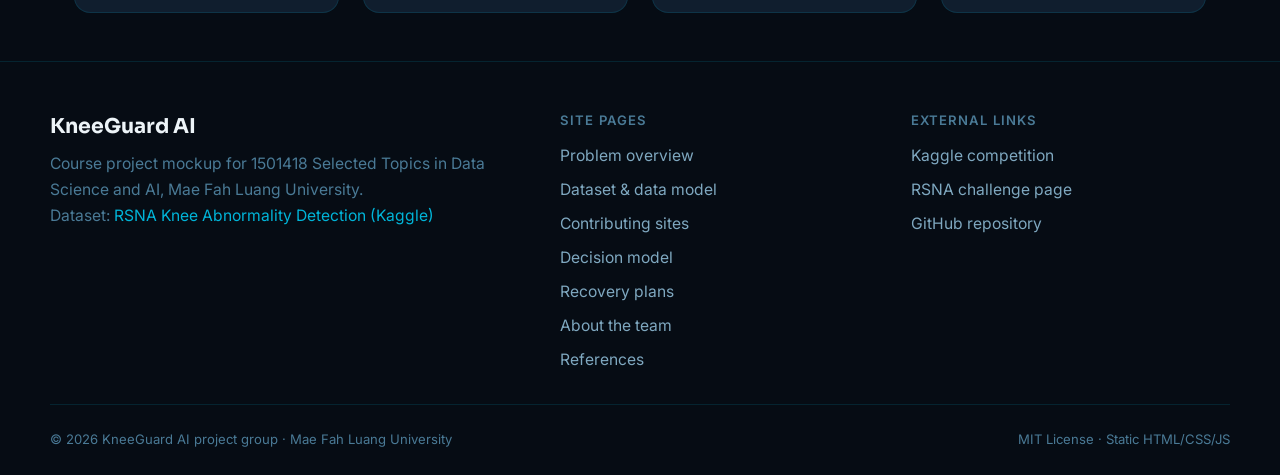
==== commit 59189c2b: "Connect recovery plans to the model and add sourced dataset charts. Co-authored-by: Cursor <cursorag" ====
--- a/docs/index.html
+++ b/docs/index.html
@@ -72,8 +72,8 @@
               <div class="stat-label">Abnormality targets</div>
             </div>
             <div class="stat-item">
-              <div class="stat-num">5 k+</div>
-              <div class="stat-label">MRI exams (train)</div>
+              <div class="stat-num">4.4k</div>
+              <div class="stat-label">Training studies</div>
             </div>
             <div class="stat-item">
               <div class="stat-num">19</div>
@@ -98,7 +98,7 @@
       <section class="section" aria-labelledby="pipeline-heading">
         <div class="section-header">
           <h2 id="pipeline-heading">End-to-end decision chain</h2>
-          <p>Project framework aligned with the course guideline: Problem → Dataset → Data Model → AI Model → Decision.</p>
+          <p>Project framework aligned with the course guideline: Problem → Dataset → Data Model → AI Model → Decision → Recovery.</p>
         </div>
         <nav class="pipeline" aria-label="Project pipeline">
           <a class="pipeline-step" href="index.html">
@@ -120,6 +120,10 @@
           <a class="pipeline-step" href="model.html#decision-rules">
             <span class="step-num">05</span>
             <span class="step-label">Decision</span>
+          </a>
+          <a class="pipeline-step" href="rehab.html">
+            <span class="step-num">06</span>
+            <span class="step-label">Recovery</span>
           </a>
         </nav>
       </section>
@@ -248,20 +252,34 @@
           <h2 id="sitemap-heading">Explore the project</h2>
           <p>Content mirrors the course report structure.</p>
         </div>
-        <div class="col-3">
+        <div class="col-4">
           <a class="card card-link" href="data.html">
             <div class="card-icon" aria-hidden="true">
               <svg viewBox="0 0 24 24"><rect x="3" y="3" width="18" height="18" rx="2"/><path d="M3 9h18M9 21V9"/></svg>
             </div>
             <h3>Dataset &amp; data model</h3>
-            <p>Dataset card, dictionary, quality plan, EDA mocks, and pipeline diagram.</p>
+            <p>Dataset card, label source, series planes, and the pipeline diagram.</p>
+          </a>
+          <a class="card card-link" href="map.html">
+            <div class="card-icon" aria-hidden="true">
+              <svg viewBox="0 0 24 24"><circle cx="12" cy="12" r="9"/><path d="M3 12h18M12 3c2.5 2.8 3.8 5.8 3.8 9s-1.3 6.2-3.8 9c-2.5-2.8-3.8-5.8-3.8-9s1.3-6.2 3.8-9z"/></svg>
+            </div>
+            <h3>Contributing sites</h3>
+            <p>22 named hospitals in 18 countries, with diet, terrain, and sport context.</p>
           </a>
           <a class="card card-link" href="model.html">
             <div class="card-icon" aria-hidden="true">
               <svg viewBox="0 0 24 24"><circle cx="12" cy="12" r="3"/><path d="M12 2v3M12 19v3M4.22 4.22l2.12 2.12M17.66 17.66l2.12 2.12M2 12h3M19 12h3M4.22 19.78l2.12-2.12M17.66 6.34l2.12-2.12"/></svg>
             </div>
             <h3>Decision model</h3>
-            <p>Architecture, workflow, evaluation plan, decision rules, and ethics discussion.</p>
+            <p>Shared encoder, twelve heads, triage bands, and what happens when a score disagrees with the report.</p>
+          </a>
+          <a class="card card-link" href="rehab.html">
+            <div class="card-icon" aria-hidden="true">
+              <svg viewBox="0 0 24 24"><path d="M4 14c3-8 6-10 8-10s5 2 8 10"/><circle cx="12" cy="12" r="3"/></svg>
+            </div>
+            <h3>Recovery plans</h3>
+            <p>Five case plans. The exercises follow the written report when a model score is uncertain.</p>
           </a>
         </div>
       </section>
--- a/docs/assets/css/styles.css
+++ b/docs/assets/css/styles.css
@@ -355,7 +355,7 @@
 .stat-label { font-size: 0.78rem; color: var(--text-secondary); letter-spacing: .04em; text-transform: uppercase; }
 
 /* ─── Pipeline strip ─────────────────────────────── */
-.pipeline { display: grid; grid-template-columns: repeat(5, 1fr); gap: 1px; background: var(--border); border-radius: var(--r-lg); overflow: hidden; }
+.pipeline { display: grid; grid-template-columns: repeat(6, 1fr); gap: 1px; background: var(--border); border-radius: var(--r-lg); overflow: hidden; }
 .pipeline-step {
   background: var(--bg-card); padding: var(--s4) var(--s3);
   text-align: center; font-size: 0.9rem; font-weight: 600;
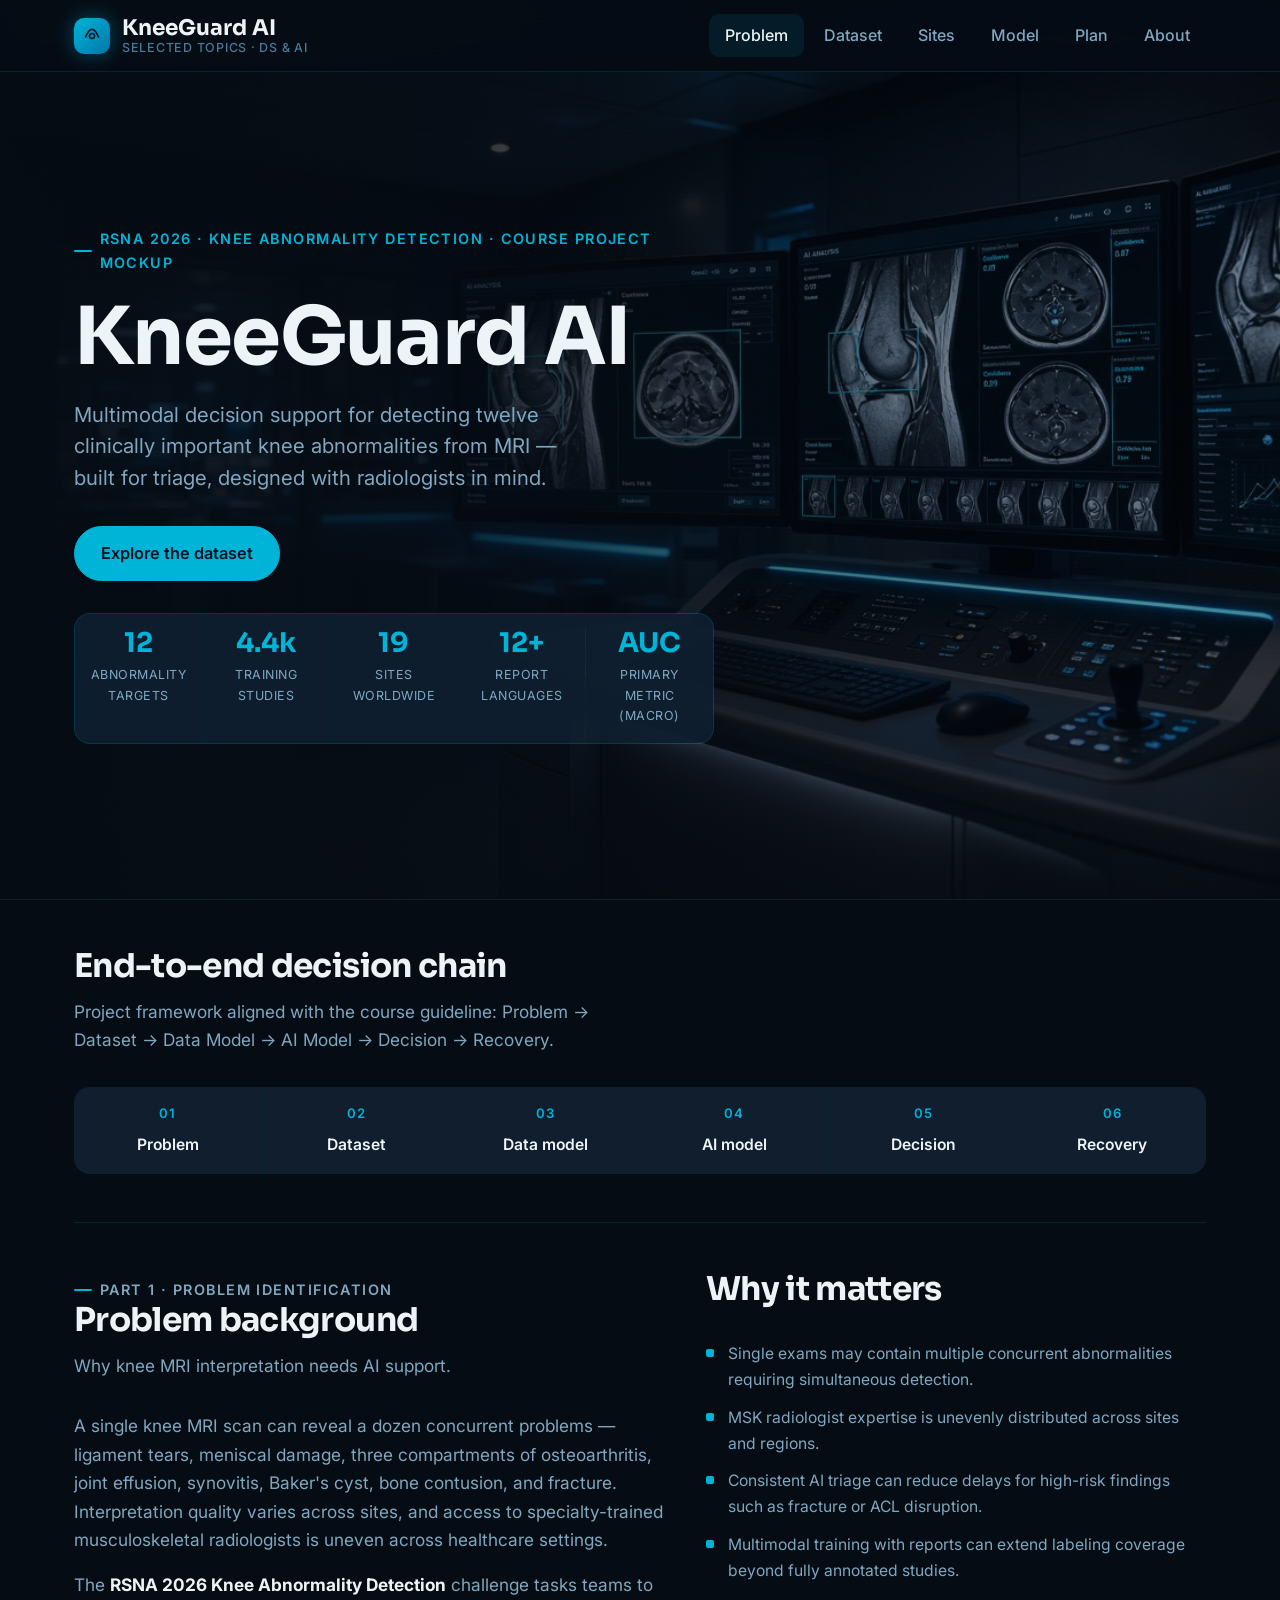
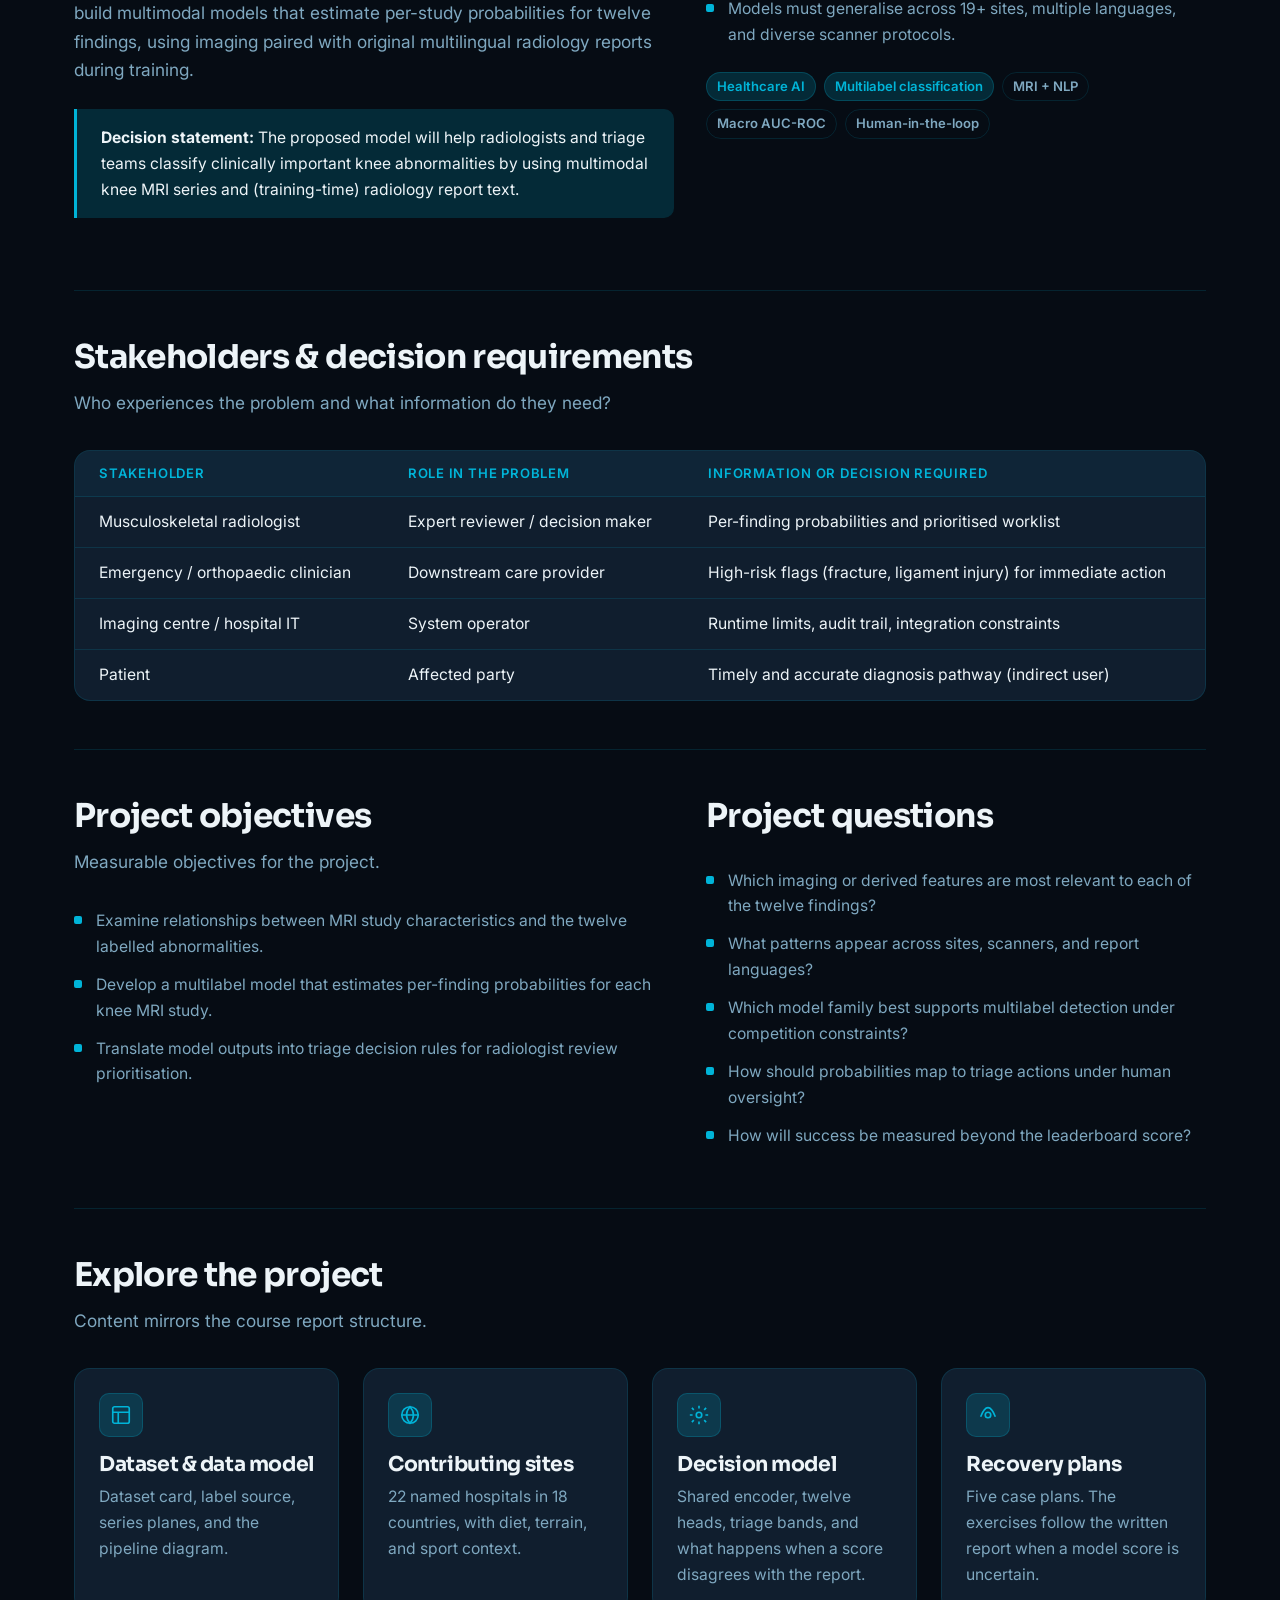
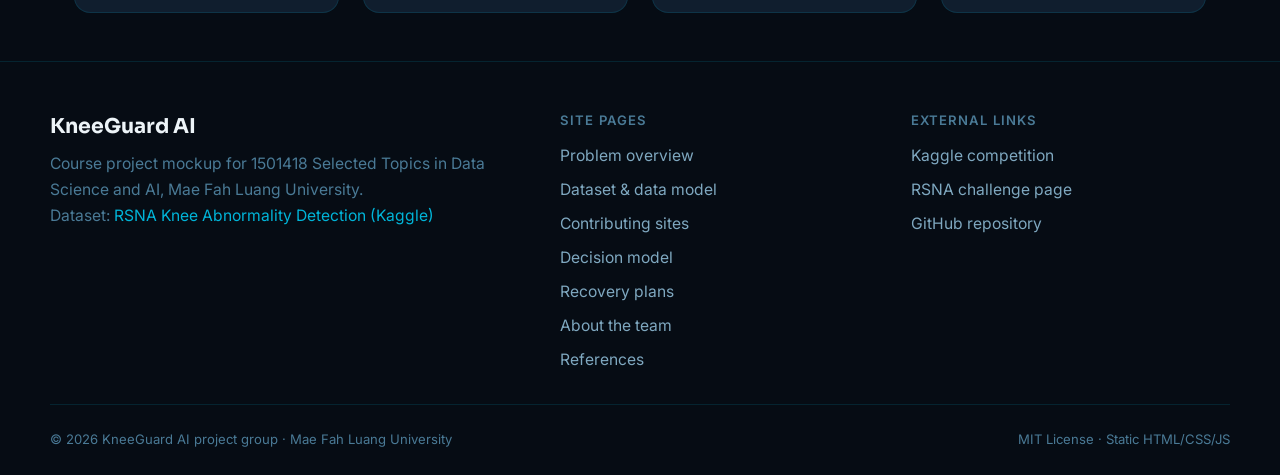
==== commit 6e33e5c2: "Rename the Rehab navigation label to Plan. Co-authored-by: Cursor <cursoragent@cursor.com>" ====
--- a/docs/index.html
+++ b/docs/index.html
@@ -32,7 +32,7 @@
         <li><a href="data.html">Dataset</a></li>
         <li><a href="map.html">Sites</a></li>
         <li><a href="model.html">Model</a></li>
-        <li><a href="rehab.html">Rehab</a></li>
+        <li><a href="rehab.html">Plan</a></li>
         <li><a href="about.html">About</a></li>
       </ul>
     </div>
